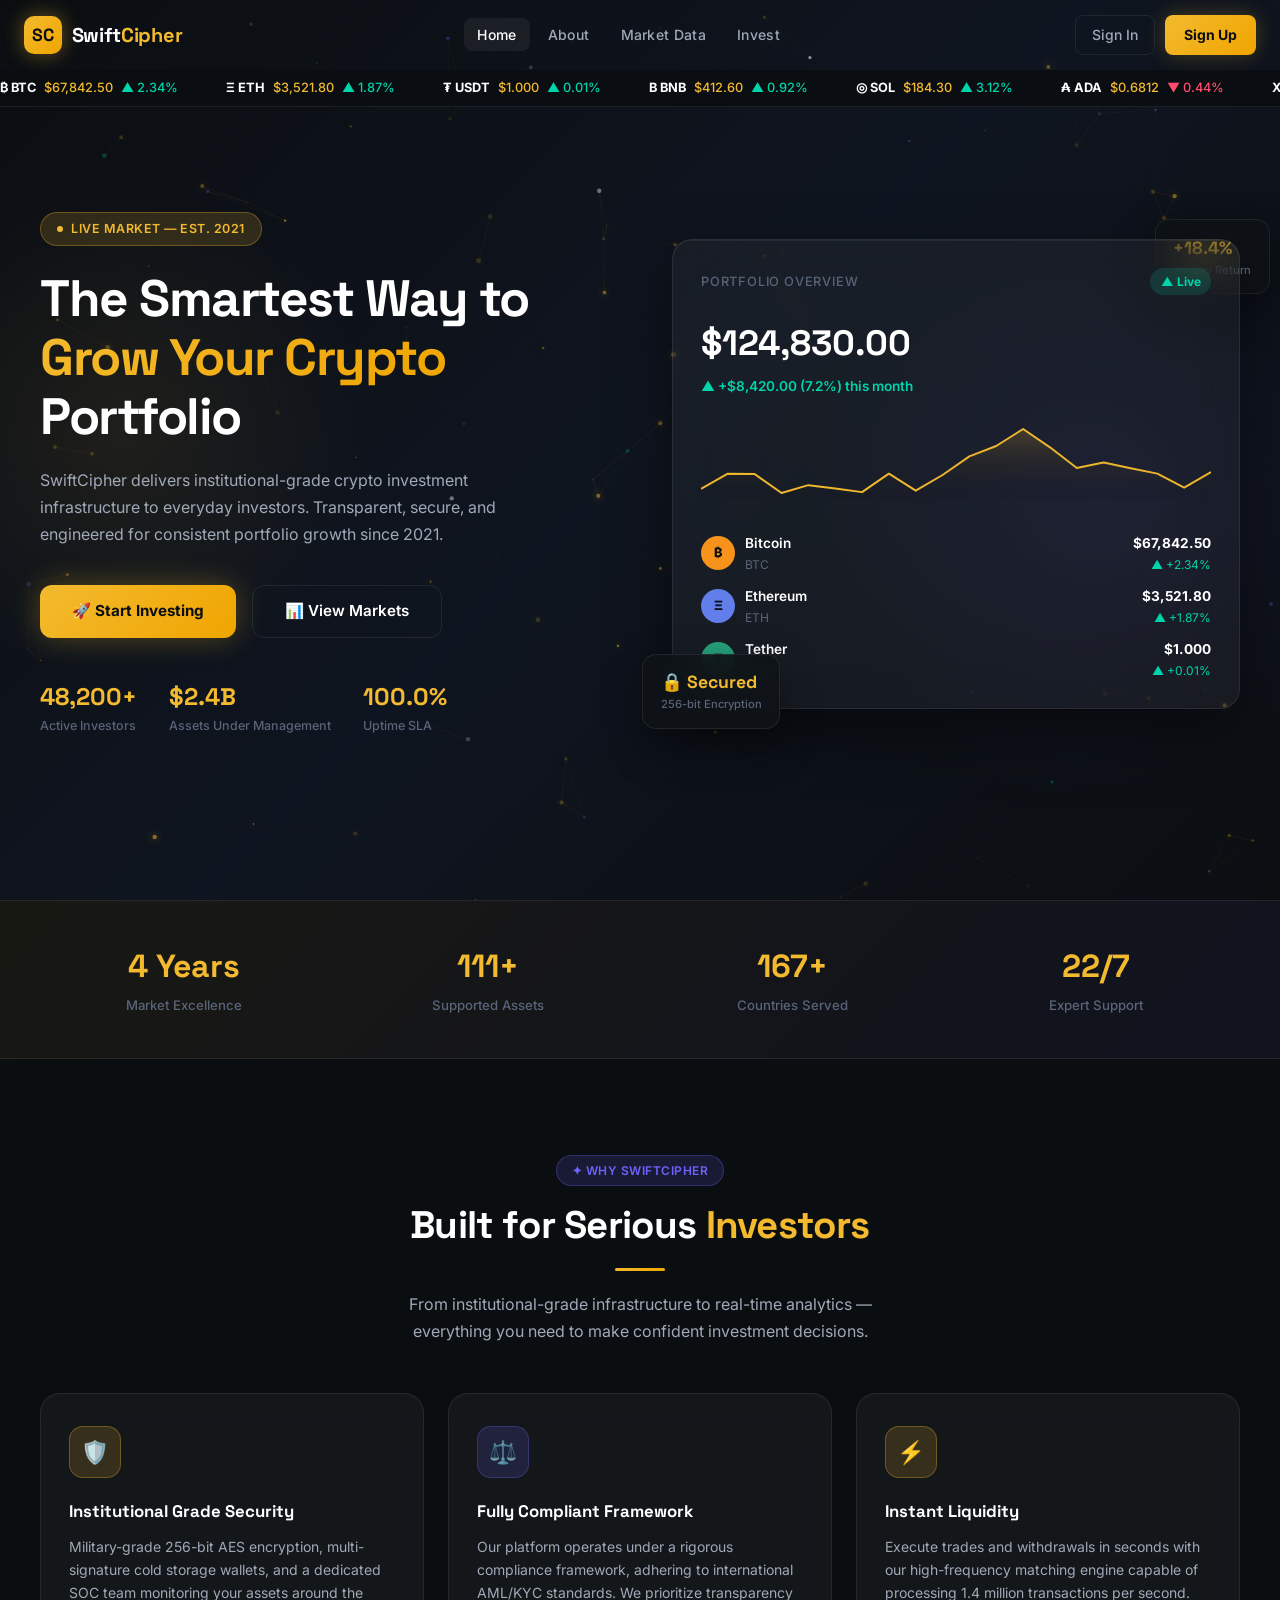
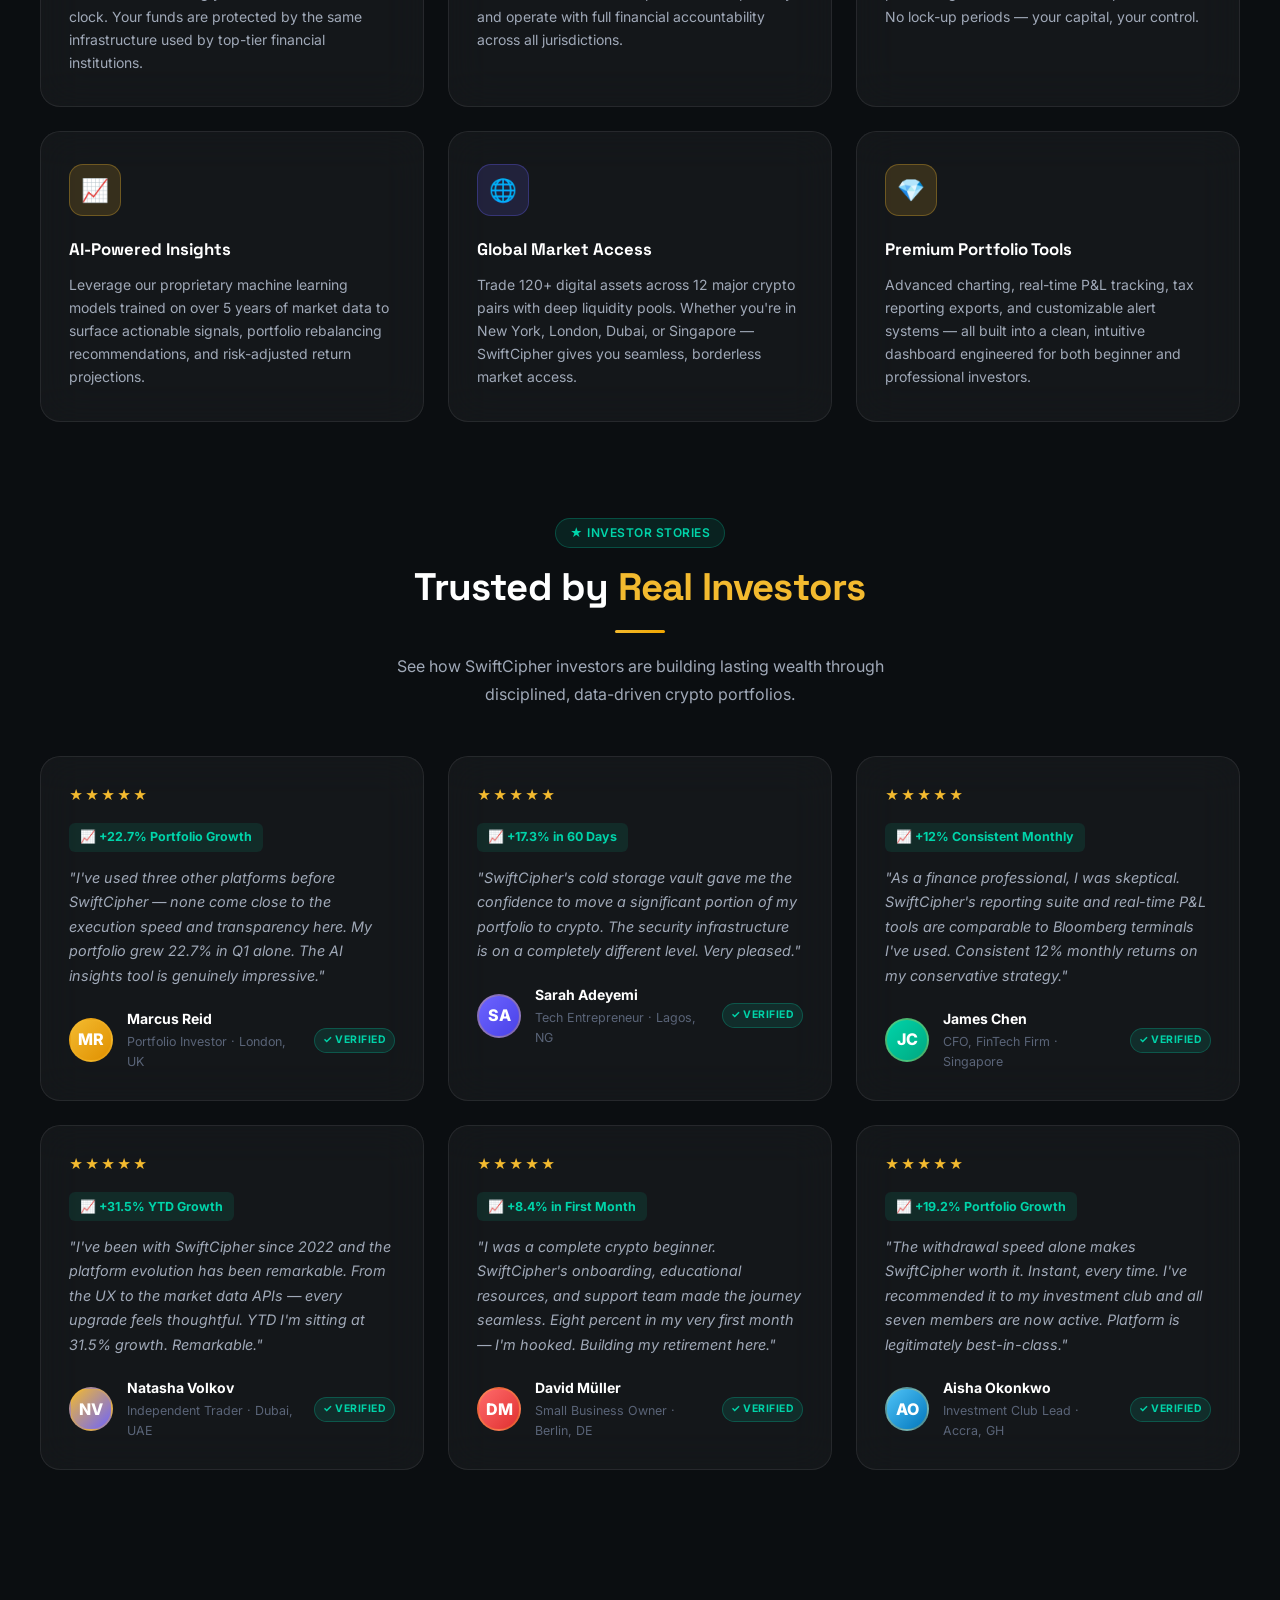
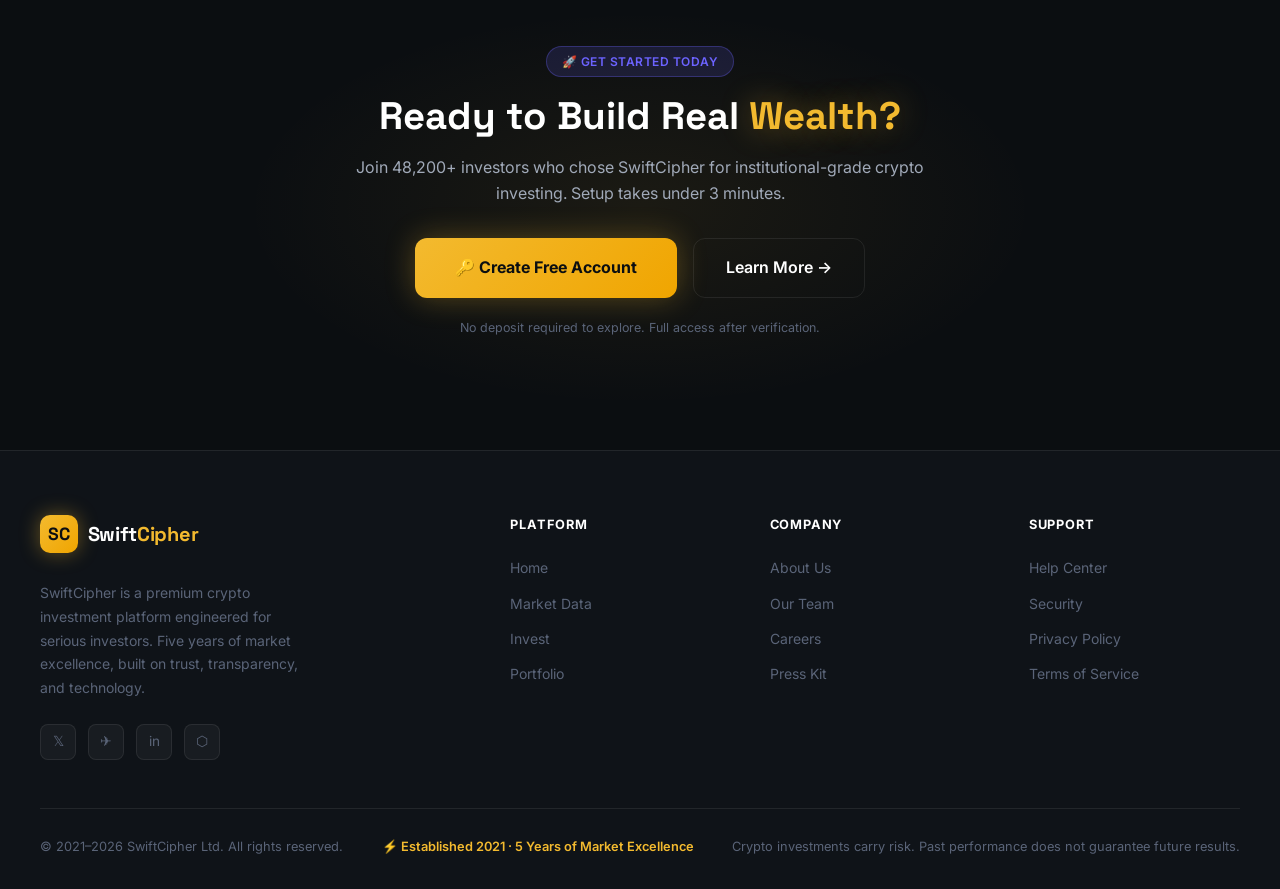
==== index.html @ 50d21ce7 "Add files via upload" ====
<!DOCTYPE html>
<html lang="en">
<head>
  <meta charset="UTF-8" />
  <meta name="viewport" content="width=device-width, initial-scale=1.0" />
  <meta name="description" content="SwiftCipher — Premium Crypto Investment Platform. Established 2021. Institutional-grade security, real-time market data, and intelligent portfolio growth." />
  <meta name="keywords" content="crypto investment, bitcoin, ethereum, portfolio, SwiftCipher, digital assets" />
  <meta property="og:title" content="SwiftCipher | Premium Crypto Investment Platform" />
  <meta property="og:description" content="5 Years of Market Excellence. Join thousands of investors growing their portfolio with SwiftCipher." />
  <meta property="og:type" content="website" />
  <title>SwiftCipher | Premium Crypto Investment Platform — Est. 2021</title>
  <link rel="stylesheet" href="style.css" />
  <link rel="icon" type="image/svg+xml" href="data:image/svg+xml,<svg xmlns='http://www.w3.org/2000/svg' viewBox='0 0 100 100'><rect width='100' height='100' rx='22' fill='%23F3BA2F'/><text y='.9em' font-size='75' font-family='Arial Black' font-weight='900' fill='%230B0E11' x='12'>S</text></svg>" />
</head>
<body>

<!-- ═══════════════════════════════════════════
     MOBILE OVERLAY MENU
════════════════════════════════════════════ -->
<div class="mobile-overlay">
  <nav>
    <a href="index.html">Home</a>
    <a href="about.html">About</a>
    <a href="market.html">Market Data</a>
    <a href="https://victorezekiel905-wq.github.io/SwiftCipherUpdated/" target="_blank">Invest</a>
  </nav>
  <div class="mobile-cta-group">
    <a href="https://victorezekiel905-wq.github.io/SwiftCipherUpdated/" target="_blank" class="mobile-btn-signin">Sign In</a>
    <a href="https://victorezekiel905-wq.github.io/SwiftCipherUpdated/" target="_blank" class="mobile-btn-signup">Sign Up — It's Free</a>
  </div>
</div>

<!-- ═══════════════════════════════════════════
     NAVBAR
════════════════════════════════════════════ -->
<nav class="navbar" id="navbar">
  <a href="index.html" class="nav-logo">
    <div class="nav-logo-icon">SC</div>
    <span class="nav-logo-text">Swift<span>Cipher</span></span>
  </a>

  <ul class="nav-links">
    <li><a href="index.html" class="active">Home</a></li>
    <li><a href="about.html">About</a></li>
    <li><a href="market.html">Market Data</a></li>
    <li><a href="https://victorezekiel905-wq.github.io/SwiftCipherUpdated/" target="_blank">Invest</a></li>
  </ul>

  <div class="nav-cta">
    <a href="https://victorezekiel905-wq.github.io/SwiftCipherUpdated/" target="_blank" class="btn-signin">Sign In</a>
    <a href="https://victorezekiel905-wq.github.io/SwiftCipherUpdated/" target="_blank" class="btn-signup">Sign Up</a>
  </div>

  <button class="menu-toggle" aria-label="Toggle menu">
    <span></span><span></span><span></span>
  </button>
</nav>

<!-- ═══════════════════════════════════════════
     TICKER BAR
════════════════════════════════════════════ -->
<div class="ticker-bar">
  <div class="ticker-track" id="tickerTrack">
    <!-- Populated by JS -->
    <div class="ticker-item"><span class="coin-name">₿ BTC</span><span class="price">Loading...</span></div>
  </div>
</div>

<!-- ═══════════════════════════════════════════
     HERO SECTION
════════════════════════════════════════════ -->
<section class="hero">
  <canvas id="particle-canvas"></canvas>

  <div class="hero-content">
    <!-- Left -->
    <div class="hero-text">
      <div class="hero-badge">
        <span class="dot"></span>
        Live Market — Est. 2021
      </div>

      <h1>
        The Smartest Way to<br>
        <span class="highlight">Grow Your Crypto</span><br>
        Portfolio
      </h1>

      <p class="hero-subtitle">
        SwiftCipher delivers institutional-grade crypto investment infrastructure to everyday investors. Transparent, secure, and engineered for consistent portfolio growth since 2021.
      </p>

      <div class="hero-cta-group">
        <a href="https://victorezekiel905-wq.github.io/SwiftCipherUpdated/" target="_blank" class="btn-primary">
          🚀 Start Investing
        </a>
        <a href="market.html" class="btn-secondary">
          📊 View Markets
        </a>
      </div>

      <div class="hero-stats">
        <div class="hero-stat">
          <span class="value" data-target="48200" data-suffix="+" data-prefix="">48,200+</span>
          <span class="label">Active Investors</span>
        </div>
        <div class="hero-stat">
          <span class="value" data-target="2.4" data-suffix="B" data-prefix="$">$2.4B</span>
          <span class="label">Assets Under Management</span>
        </div>
        <div class="hero-stat">
          <span class="value" data-target="99.97" data-suffix="%" data-prefix="">99.97%</span>
          <span class="label">Uptime SLA</span>
        </div>
      </div>
    </div>

    <!-- Right: Portfolio Card -->
    <div class="hero-visual">
      <div style="position: relative;">
        <!-- Floating card top-right -->
        <div class="hero-float-card card-1">
          <div class="float-card-value">+18.4%</div>
          <div class="float-card-label">30-Day Return</div>
        </div>

        <!-- Main card -->
        <div class="hero-card-main glass-card">
          <div class="hero-card-header">
            <span class="portfolio-label">Portfolio Overview</span>
            <span class="portfolio-badge">▲ Live</span>
          </div>
          <div class="portfolio-value">$124,830.00</div>
          <div class="portfolio-change">▲ +$8,420.00 (7.2%) this month</div>

          <canvas id="hero-sparkline" class="mini-chart"></canvas>

          <div class="asset-list">
            <div class="asset-item">
              <div class="asset-info">
                <div class="asset-icon btc">₿</div>
                <div>
                  <div class="asset-name">Bitcoin</div>
                  <div class="asset-symbol">BTC</div>
                </div>
              </div>
              <div>
                <div class="asset-price" id="hero-btc-price">$67,842.50</div>
                <div class="asset-change-sm up" id="hero-btc-change">▲ +2.34%</div>
              </div>
            </div>
            <div class="asset-item">
              <div class="asset-info">
                <div class="asset-icon eth">Ξ</div>
                <div>
                  <div class="asset-name">Ethereum</div>
                  <div class="asset-symbol">ETH</div>
                </div>
              </div>
              <div>
                <div class="asset-price" id="hero-eth-price">$3,521.80</div>
                <div class="asset-change-sm up" id="hero-eth-change">▲ +1.87%</div>
              </div>
            </div>
            <div class="asset-item">
              <div class="asset-info">
                <div class="asset-icon usdt">₮</div>
                <div>
                  <div class="asset-name">Tether</div>
                  <div class="asset-symbol">USDT</div>
                </div>
              </div>
              <div>
                <div class="asset-price" id="hero-usdt-price">$1.000</div>
                <div class="asset-change-sm up" id="hero-usdt-change">▲ +0.01%</div>
              </div>
            </div>
          </div>
        </div>

        <!-- Floating card bottom-left -->
        <div class="hero-float-card card-2">
          <div class="float-card-value">🔒 Secured</div>
          <div class="float-card-label">256-bit Encryption</div>
        </div>
      </div>
    </div>
  </div>
</section>

<!-- ═══════════════════════════════════════════
     STATS BAR
════════════════════════════════════════════ -->
<div class="stats-bar">
  <div class="stats-grid">
    <div class="stat-item fade-up">
      <span class="num" data-target="5" data-suffix=" Years">5 Years</span>
      <span class="lbl">Market Excellence</span>
    </div>
    <div class="stat-item fade-up">
      <span class="num" data-target="120" data-suffix="+">120+</span>
      <span class="lbl">Supported Assets</span>
    </div>
    <div class="stat-item fade-up">
      <span class="num" data-target="180" data-suffix="+">180+</span>
      <span class="lbl">Countries Served</span>
    </div>
    <div class="stat-item fade-up">
      <span class="num" data-target="24" data-suffix="/7">24/7</span>
      <span class="lbl">Expert Support</span>
    </div>
  </div>
</div>

<!-- ═══════════════════════════════════════════
     WHY CHOOSE US
════════════════════════════════════════════ -->
<section class="section">
  <div class="section-inner">
    <div class="text-center fade-up">
      <div class="section-tag">✦ Why SwiftCipher</div>
      <h2 class="section-title">Built for Serious <span class="gold">Investors</span></h2>
      <div class="divider" style="margin: 1.25rem auto;"></div>
      <p class="section-subtitle" style="margin: 0 auto;">
        From institutional-grade infrastructure to real-time analytics — everything you need to make confident investment decisions.
      </p>
    </div>

    <div class="trust-grid mt-3">
      <div class="glass-card trust-card fade-up">
        <div class="trust-icon">🛡️</div>
        <h3>Institutional Grade Security</h3>
        <p>Military-grade 256-bit AES encryption, multi-signature cold storage wallets, and a dedicated SOC team monitoring your assets around the clock. Your funds are protected by the same infrastructure used by top-tier financial institutions.</p>
      </div>

      <div class="glass-card trust-card fade-up purple-hover">
        <div class="trust-icon" style="background: var(--accent-purple-dim); border-color: rgba(108,99,255,0.3);">⚖️</div>
        <h3>Fully Compliant Framework</h3>
        <p>Our platform operates under a rigorous compliance framework, adhering to international AML/KYC standards. We prioritize transparency and operate with full financial accountability across all jurisdictions.</p>
      </div>

      <div class="glass-card trust-card fade-up">
        <div class="trust-icon">⚡</div>
        <h3>Instant Liquidity</h3>
        <p>Execute trades and withdrawals in seconds with our high-frequency matching engine capable of processing 1.4 million transactions per second. No lock-up periods — your capital, your control.</p>
      </div>

      <div class="glass-card trust-card fade-up">
        <div class="trust-icon">📈</div>
        <h3>AI-Powered Insights</h3>
        <p>Leverage our proprietary machine learning models trained on over 5 years of market data to surface actionable signals, portfolio rebalancing recommendations, and risk-adjusted return projections.</p>
      </div>

      <div class="glass-card trust-card fade-up purple-hover">
        <div class="trust-icon" style="background: var(--accent-purple-dim); border-color: rgba(108,99,255,0.3);">🌐</div>
        <h3>Global Market Access</h3>
        <p>Trade 120+ digital assets across 12 major crypto pairs with deep liquidity pools. Whether you're in New York, London, Dubai, or Singapore — SwiftCipher gives you seamless, borderless market access.</p>
      </div>

      <div class="glass-card trust-card fade-up">
        <div class="trust-icon">💎</div>
        <h3>Premium Portfolio Tools</h3>
        <p>Advanced charting, real-time P&L tracking, tax reporting exports, and customizable alert systems — all built into a clean, intuitive dashboard engineered for both beginner and professional investors.</p>
      </div>
    </div>
  </div>
</section>

<!-- ═══════════════════════════════════════════
     TESTIMONIALS
════════════════════════════════════════════ -->
<section class="section" style="padding-top: 0;">
  <div class="section-inner">
    <div class="text-center fade-up">
      <div class="section-tag" style="background: rgba(0,212,170,0.1); border-color: rgba(0,212,170,0.25); color: #00d4aa;">★ Investor Stories</div>
      <h2 class="section-title">Trusted by <span class="gold">Real Investors</span></h2>
      <div class="divider" style="margin: 1.25rem auto;"></div>
      <p class="section-subtitle" style="margin: 0 auto;">
        See how SwiftCipher investors are building lasting wealth through disciplined, data-driven crypto portfolios.
      </p>
    </div>

    <div class="testimonials-grid" style="margin-top: 3rem;">

      <!-- T1 -->
      <div class="glass-card testimonial-card fade-up">
        <div class="stars">★★★★★</div>
        <div class="profit-tag">📈 +22.7% Portfolio Growth</div>
        <p class="testimonial-text">"I've used three other platforms before SwiftCipher — none come close to the execution speed and transparency here. My portfolio grew 22.7% in Q1 alone. The AI insights tool is genuinely impressive."</p>
        <div class="testimonial-author">
          <div class="author-avatar" style="background: linear-gradient(135deg, #F3BA2F, #e09000);">MR</div>
          <div>
            <div class="author-name">Marcus Reid</div>
            <div class="author-detail">Portfolio Investor · London, UK</div>
          </div>
          <span class="verified-badge">✓ Verified</span>
        </div>
      </div>

      <!-- T2 -->
      <div class="glass-card testimonial-card fade-up">
        <div class="stars">★★★★★</div>
        <div class="profit-tag">📈 +17.3% in 60 Days</div>
        <p class="testimonial-text">"SwiftCipher's cold storage vault gave me the confidence to move a significant portion of my portfolio to crypto. The security infrastructure is on a completely different level. Very pleased."</p>
        <div class="testimonial-author">
          <div class="author-avatar" style="background: linear-gradient(135deg, #6C63FF, #4a42e8);">SA</div>
          <div>
            <div class="author-name">Sarah Adeyemi</div>
            <div class="author-detail">Tech Entrepreneur · Lagos, NG</div>
          </div>
          <span class="verified-badge">✓ Verified</span>
        </div>
      </div>

      <!-- T3 -->
      <div class="glass-card testimonial-card fade-up">
        <div class="stars">★★★★★</div>
        <div class="profit-tag">📈 +12% Consistent Monthly</div>
        <p class="testimonial-text">"As a finance professional, I was skeptical. SwiftCipher's reporting suite and real-time P&L tools are comparable to Bloomberg terminals I've used. Consistent 12% monthly returns on my conservative strategy."</p>
        <div class="testimonial-author">
          <div class="author-avatar" style="background: linear-gradient(135deg, #00d4aa, #00a880);">JC</div>
          <div>
            <div class="author-name">James Chen</div>
            <div class="author-detail">CFO, FinTech Firm · Singapore</div>
          </div>
          <span class="verified-badge">✓ Verified</span>
        </div>
      </div>

      <!-- T4 -->
      <div class="glass-card testimonial-card fade-up">
        <div class="stars">★★★★★</div>
        <div class="profit-tag">📈 +31.5% YTD Growth</div>
        <p class="testimonial-text">"I've been with SwiftCipher since 2022 and the platform evolution has been remarkable. From the UX to the market data APIs — every upgrade feels thoughtful. YTD I'm sitting at 31.5% growth. Remarkable."</p>
        <div class="testimonial-author">
          <div class="author-avatar" style="background: linear-gradient(135deg, #F3BA2F, #6C63FF);">NV</div>
          <div>
            <div class="author-name">Natasha Volkov</div>
            <div class="author-detail">Independent Trader · Dubai, UAE</div>
          </div>
          <span class="verified-badge">✓ Verified</span>
        </div>
      </div>

      <!-- T5 -->
      <div class="glass-card testimonial-card fade-up">
        <div class="stars">★★★★★</div>
        <div class="profit-tag">📈 +8.4% in First Month</div>
        <p class="testimonial-text">"I was a complete crypto beginner. SwiftCipher's onboarding, educational resources, and support team made the journey seamless. Eight percent in my very first month — I'm hooked. Building my retirement here."</p>
        <div class="testimonial-author">
          <div class="author-avatar" style="background: linear-gradient(135deg, #ff6b6b, #e03030);">DM</div>
          <div>
            <div class="author-name">David Müller</div>
            <div class="author-detail">Small Business Owner · Berlin, DE</div>
          </div>
          <span class="verified-badge">✓ Verified</span>
        </div>
      </div>

      <!-- T6 (spans 1 on lg) -->
      <div class="glass-card testimonial-card fade-up" style="grid-column: span 1;">
        <div class="stars">★★★★★</div>
        <div class="profit-tag">📈 +19.2% Portfolio Growth</div>
        <p class="testimonial-text">"The withdrawal speed alone makes SwiftCipher worth it. Instant, every time. I've recommended it to my investment club and all seven members are now active. Platform is legitimately best-in-class."</p>
        <div class="testimonial-author">
          <div class="author-avatar" style="background: linear-gradient(135deg, #4fc3f7, #0277bd);">AO</div>
          <div>
            <div class="author-name">Aisha Okonkwo</div>
            <div class="author-detail">Investment Club Lead · Accra, GH</div>
          </div>
          <span class="verified-badge">✓ Verified</span>
        </div>
      </div>

    </div>
  </div>
</section>

<!-- ═══════════════════════════════════════════
     CTA SECTION
════════════════════════════════════════════ -->
<section class="cta-section fade-up">
  <div class="cta-inner">
    <div class="section-tag" style="margin: 0 auto 1rem; display: inline-flex;">🚀 Get Started Today</div>
    <h2>Ready to Build Real <span class="glow-text" style="color: var(--accent-gold);">Wealth?</span></h2>
    <p>Join 48,200+ investors who chose SwiftCipher for institutional-grade crypto investing. Setup takes under 3 minutes.</p>
    <div style="display: flex; gap: 1rem; justify-content: center; flex-wrap: wrap;">
      <a href="https://victorezekiel905-wq.github.io/SwiftCipherUpdated/" target="_blank" class="btn-primary" style="font-size: 1rem; padding: 1rem 2.5rem;">
        🔑 Create Free Account
      </a>
      <a href="about.html" class="btn-secondary" style="font-size: 1rem; padding: 1rem 2rem;">
        Learn More →
      </a>
    </div>
    <p style="font-size: 0.78rem; color: var(--text-muted); margin-top: 1.25rem;">
      No deposit required to explore. Full access after verification.
    </p>
  </div>
</section>

<!-- ═══════════════════════════════════════════
     FOOTER
════════════════════════════════════════════ -->
<footer>
  <div class="footer-grid">
    <div class="footer-brand">
      <a href="index.html" class="nav-logo" style="margin-bottom: 0.75rem; display: inline-flex;">
        <div class="nav-logo-icon">SC</div>
        <span class="nav-logo-text">Swift<span>Cipher</span></span>
      </a>
      <p>SwiftCipher is a premium crypto investment platform engineered for serious investors. Five years of market excellence, built on trust, transparency, and technology.</p>
      <div class="footer-social">
        <a href="#" class="social-btn" title="Twitter/X">𝕏</a>
        <a href="#" class="social-btn" title="Telegram">✈</a>
        <a href="#" class="social-btn" title="LinkedIn">in</a>
        <a href="#" class="social-btn" title="Discord">⬡</a>
      </div>
    </div>

    <div class="footer-col">
      <h4>Platform</h4>
      <ul>
        <li><a href="index.html">Home</a></li>
        <li><a href="market.html">Market Data</a></li>
        <li><a href="https://victorezekiel905-wq.github.io/SwiftCipherUpdated/" target="_blank">Invest</a></li>
        <li><a href="https://victorezekiel905-wq.github.io/SwiftCipherUpdated/" target="_blank">Portfolio</a></li>
      </ul>
    </div>

    <div class="footer-col">
      <h4>Company</h4>
      <ul>
        <li><a href="about.html">About Us</a></li>
        <li><a href="about.html#team">Our Team</a></li>
        <li><a href="#">Careers</a></li>
        <li><a href="#">Press Kit</a></li>
      </ul>
    </div>

    <div class="footer-col">
      <h4>Support</h4>
      <ul>
        <li><a href="#">Help Center</a></li>
        <li><a href="#">Security</a></li>
        <li><a href="#">Privacy Policy</a></li>
        <li><a href="#">Terms of Service</a></li>
      </ul>
    </div>
  </div>

  <div class="footer-bottom">
    <p>© 2021–2026 SwiftCipher Ltd. All rights reserved.</p>
    <span class="established">⚡ Established 2021 · 5 Years of Market Excellence</span>
    <p>Crypto investments carry risk. Past performance does not guarantee future results.</p>
  </div>
</footer>

<script src="particles.js"></script>
<script src="main.js"></script>
</body>
</html>
---- style.css ----
/* ============================================
   SwiftCipher - Premium Crypto Platform CSS
   Midnight Gold Theme | Est. 2021
   ============================================ */

@import url('https://fonts.googleapis.com/css2?family=Inter:wght@300;400;500;600;700;800;900&family=Space+Grotesk:wght@300;400;500;600;700&display=swap');

:root {
  --bg-primary: #0B0E11;
  --bg-secondary: #0f1318;
  --bg-card: rgba(255, 255, 255, 0.04);
  --accent-gold: #F3BA2F;
  --accent-purple: #6C63FF;
  --accent-gold-dim: rgba(243, 186, 47, 0.15);
  --accent-purple-dim: rgba(108, 99, 255, 0.15);
  --text-primary: #FFFFFF;
  --text-secondary: #A0A9B8;
  --text-muted: #5a6478;
  --border-glass: rgba(255, 255, 255, 0.08);
  --border-gold: rgba(243, 186, 47, 0.3);
  --shadow-gold: 0 0 30px rgba(243, 186, 47, 0.15);
  --shadow-purple: 0 0 30px rgba(108, 99, 255, 0.2);
  --gradient-gold: linear-gradient(135deg, #F3BA2F, #f0a500);
  --gradient-purple: linear-gradient(135deg, #6C63FF, #4a42e8);
  --gradient-hero: linear-gradient(135deg, #0B0E11 0%, #0f1520 50%, #0B0E11 100%);
  --font-main: 'Inter', sans-serif;
  --font-display: 'Space Grotesk', sans-serif;
}

* {
  margin: 0;
  padding: 0;
  box-sizing: border-box;
}

html {
  scroll-behavior: smooth;
}

body {
  font-family: var(--font-main);
  background-color: var(--bg-primary);
  color: var(--text-primary);
  overflow-x: hidden;
  line-height: 1.6;
}

/* ── SCROLLBAR ── */
::-webkit-scrollbar { width: 6px; }
::-webkit-scrollbar-track { background: var(--bg-primary); }
::-webkit-scrollbar-thumb { background: var(--accent-gold); border-radius: 3px; }

/* ── SELECTION ── */
::selection { background: var(--accent-gold-dim); color: var(--accent-gold); }

/* ============================================
   NAVIGATION
   ============================================ */
.navbar {
  position: fixed;
  top: 0;
  left: 0;
  right: 0;
  z-index: 1000;
  padding: 0 1.5rem;
  height: 70px;
  display: flex;
  align-items: center;
  justify-content: space-between;
  transition: all 0.4s ease;
  background: transparent;
}

.navbar.scrolled {
  background: rgba(11, 14, 17, 0.95);
  backdrop-filter: blur(20px);
  -webkit-backdrop-filter: blur(20px);
  border-bottom: 1px solid var(--border-glass);
  box-shadow: 0 4px 30px rgba(0,0,0,0.4);
}

.nav-logo {
  display: flex;
  align-items: center;
  gap: 0.6rem;
  text-decoration: none;
}

.nav-logo-icon {
  width: 38px;
  height: 38px;
  background: var(--gradient-gold);
  border-radius: 10px;
  display: flex;
  align-items: center;
  justify-content: center;
  font-size: 1.1rem;
  font-weight: 900;
  color: #0B0E11;
  font-family: var(--font-display);
  box-shadow: 0 0 20px rgba(243, 186, 47, 0.4);
}

.nav-logo-text {
  font-family: var(--font-display);
  font-size: 1.25rem;
  font-weight: 700;
  color: var(--text-primary);
  letter-spacing: -0.3px;
}

.nav-logo-text span {
  color: var(--accent-gold);
}

.nav-links {
  display: flex;
  align-items: center;
  gap: 0.25rem;
  list-style: none;
}

.nav-links li a {
  text-decoration: none;
  color: var(--text-secondary);
  font-size: 0.875rem;
  font-weight: 500;
  padding: 0.5rem 0.85rem;
  border-radius: 8px;
  transition: all 0.25s ease;
  letter-spacing: 0.3px;
}

.nav-links li a:hover,
.nav-links li a.active {
  color: var(--text-primary);
  background: rgba(255,255,255,0.06);
}

.nav-cta {
  display: flex;
  align-items: center;
  gap: 0.6rem;
}

.btn-signin {
  text-decoration: none;
  color: var(--text-secondary);
  font-size: 0.875rem;
  font-weight: 500;
  padding: 0.5rem 1rem;
  border-radius: 8px;
  border: 1px solid var(--border-glass);
  transition: all 0.25s ease;
}

.btn-signin:hover {
  color: var(--accent-gold);
  border-color: var(--border-gold);
  background: var(--accent-gold-dim);
}

.btn-signup {
  text-decoration: none;
  background: var(--gradient-gold);
  color: #0B0E11;
  font-size: 0.875rem;
  font-weight: 700;
  padding: 0.55rem 1.2rem;
  border-radius: 8px;
  transition: all 0.25s ease;
  box-shadow: 0 0 20px rgba(243, 186, 47, 0.25);
}

.btn-signup:hover {
  transform: translateY(-1px);
  box-shadow: 0 0 30px rgba(243, 186, 47, 0.45);
}

/* Mobile Menu Toggle */
.menu-toggle {
  display: none;
  flex-direction: column;
  gap: 5px;
  cursor: pointer;
  padding: 6px;
  background: none;
  border: none;
  z-index: 1100;
}

.menu-toggle span {
  display: block;
  width: 24px;
  height: 2px;
  background: var(--text-primary);
  border-radius: 2px;
  transition: all 0.35s ease;
}

.menu-toggle.open span:nth-child(1) { transform: translateY(7px) rotate(45deg); }
.menu-toggle.open span:nth-child(2) { opacity: 0; transform: scaleX(0); }
.menu-toggle.open span:nth-child(3) { transform: translateY(-7px) rotate(-45deg); }

/* Mobile Overlay Menu */
.mobile-overlay {
  display: none;
  position: fixed;
  inset: 0;
  z-index: 999;
  background: rgba(11, 14, 17, 0.98);
  backdrop-filter: blur(20px);
  -webkit-backdrop-filter: blur(20px);
  flex-direction: column;
  align-items: center;
  justify-content: center;
  gap: 0.5rem;
  opacity: 0;
  transition: opacity 0.3s ease;
}

.mobile-overlay.active {
  display: flex;
  opacity: 1;
}

.mobile-overlay nav {
  display: flex;
  flex-direction: column;
  align-items: center;
  gap: 0.4rem;
  width: 100%;
  max-width: 320px;
}

.mobile-overlay nav a {
  text-decoration: none;
  color: var(--text-secondary);
  font-size: 1.25rem;
  font-weight: 600;
  padding: 0.8rem 2rem;
  border-radius: 12px;
  width: 100%;
  text-align: center;
  transition: all 0.25s ease;
  font-family: var(--font-display);
}

.mobile-overlay nav a:hover {
  color: var(--accent-gold);
  background: var(--accent-gold-dim);
}

.mobile-overlay .mobile-cta-group {
  display: flex;
  flex-direction: column;
  gap: 0.75rem;
  width: 100%;
  max-width: 320px;
  margin-top: 1.5rem;
  padding: 0 1rem;
}

.mobile-overlay .mobile-btn-signin {
  text-decoration: none;
  color: var(--text-primary);
  font-size: 1rem;
  font-weight: 600;
  padding: 0.9rem;
  border-radius: 12px;
  text-align: center;
  border: 1px solid var(--border-gold);
  color: var(--accent-gold);
  transition: all 0.25s ease;
}

.mobile-overlay .mobile-btn-signup {
  text-decoration: none;
  background: var(--gradient-gold);
  color: #0B0E11;
  font-size: 1rem;
  font-weight: 700;
  padding: 0.9rem;
  border-radius: 12px;
  text-align: center;
  box-shadow: 0 0 25px rgba(243, 186, 47, 0.35);
}

/* ============================================
   TICKER BAR
   ============================================ */
.ticker-bar {
  position: fixed;
  top: 70px;
  left: 0;
  right: 0;
  z-index: 900;
  background: rgba(11, 14, 17, 0.9);
  backdrop-filter: blur(10px);
  border-bottom: 1px solid var(--border-glass);
  padding: 0.5rem 0;
  overflow: hidden;
}

.ticker-track {
  display: flex;
  gap: 3rem;
  animation: ticker-scroll 35s linear infinite;
  white-space: nowrap;
}

.ticker-track:hover { animation-play-state: paused; }

.ticker-item {
  display: inline-flex;
  align-items: center;
  gap: 0.5rem;
  font-size: 0.8rem;
  font-weight: 500;
  color: var(--text-secondary);
}

.ticker-item .coin-name { font-weight: 700; color: var(--text-primary); }
.ticker-item .price { color: var(--accent-gold); }
.ticker-item .change.up { color: #00d4aa; }
.ticker-item .change.down { color: #ff4d6d; }

@keyframes ticker-scroll {
  0% { transform: translateX(0); }
  100% { transform: translateX(-50%); }
}

/* ============================================
   PARTICLE CANVAS
   ============================================ */
#particle-canvas {
  position: absolute;
  top: 0; left: 0;
  width: 100%; height: 100%;
  pointer-events: none;
  z-index: 0;
}

/* ============================================
   HERO SECTION
   ============================================ */
.hero {
  position: relative;
  min-height: 100vh;
  display: flex;
  align-items: center;
  padding: 8rem 1.5rem 5rem;
  overflow: hidden;
  background: var(--gradient-hero);
}

.hero::before {
  content: '';
  position: absolute;
  top: 20%;
  left: -10%;
  width: 500px;
  height: 500px;
  background: radial-gradient(circle, rgba(243, 186, 47, 0.08) 0%, transparent 70%);
  pointer-events: none;
}

.hero::after {
  content: '';
  position: absolute;
  bottom: 10%;
  right: -10%;
  width: 600px;
  height: 600px;
  background: radial-gradient(circle, rgba(108, 99, 255, 0.08) 0%, transparent 70%);
  pointer-events: none;
}

.hero-content {
  position: relative;
  z-index: 2;
  max-width: 1200px;
  margin: 0 auto;
  display: grid;
  grid-template-columns: 1fr 1fr;
  gap: 4rem;
  align-items: center;
  width: 100%;
}

.hero-badge {
  display: inline-flex;
  align-items: center;
  gap: 0.5rem;
  background: var(--accent-gold-dim);
  border: 1px solid var(--border-gold);
  border-radius: 50px;
  padding: 0.4rem 1rem;
  font-size: 0.78rem;
  font-weight: 600;
  color: var(--accent-gold);
  letter-spacing: 0.5px;
  margin-bottom: 1.5rem;
  text-transform: uppercase;
}

.hero-badge .dot {
  width: 6px;
  height: 6px;
  background: var(--accent-gold);
  border-radius: 50%;
  animation: pulse-dot 2s ease infinite;
}

@keyframes pulse-dot {
  0%, 100% { opacity: 1; transform: scale(1); }
  50% { opacity: 0.5; transform: scale(0.8); }
}

.hero h1 {
  font-family: var(--font-display);
  font-size: clamp(2.2rem, 4vw, 3.6rem);
  font-weight: 800;
  line-height: 1.15;
  letter-spacing: -1.5px;
  margin-bottom: 1.25rem;
  color: var(--text-primary);
}

.hero h1 .highlight {
  background: var(--gradient-gold);
  -webkit-background-clip: text;
  -webkit-text-fill-color: transparent;
  background-clip: text;
}

.hero-subtitle {
  font-size: 1rem;
  color: var(--text-secondary);
  line-height: 1.7;
  margin-bottom: 2.25rem;
  max-width: 480px;
}

.hero-cta-group {
  display: flex;
  gap: 1rem;
  flex-wrap: wrap;
  margin-bottom: 2.5rem;
}

.btn-primary {
  display: inline-flex;
  align-items: center;
  gap: 0.5rem;
  background: var(--gradient-gold);
  color: #0B0E11;
  text-decoration: none;
  font-weight: 700;
  font-size: 0.95rem;
  padding: 0.85rem 2rem;
  border-radius: 12px;
  transition: all 0.3s ease;
  box-shadow: 0 0 30px rgba(243, 186, 47, 0.3);
}

.btn-primary:hover {
  transform: translateY(-2px);
  box-shadow: 0 0 50px rgba(243, 186, 47, 0.5);
}

.btn-secondary {
  display: inline-flex;
  align-items: center;
  gap: 0.5rem;
  background: transparent;
  color: var(--text-primary);
  text-decoration: none;
  font-weight: 600;
  font-size: 0.95rem;
  padding: 0.85rem 2rem;
  border-radius: 12px;
  border: 1px solid var(--border-glass);
  transition: all 0.3s ease;
}

.btn-secondary:hover {
  border-color: var(--accent-gold);
  color: var(--accent-gold);
  background: var(--accent-gold-dim);
}

.hero-stats {
  display: flex;
  gap: 2rem;
  flex-wrap: wrap;
}

.hero-stat {
  display: flex;
  flex-direction: column;
}

.hero-stat .value {
  font-family: var(--font-display);
  font-size: 1.5rem;
  font-weight: 800;
  color: var(--accent-gold);
}

.hero-stat .label {
  font-size: 0.78rem;
  color: var(--text-muted);
  font-weight: 500;
}

/* Hero Visual */
.hero-visual {
  position: relative;
  z-index: 2;
}

.hero-card-main {
  background: var(--bg-card);
  border: 1px solid var(--border-glass);
  border-radius: 20px;
  padding: 1.75rem;
  backdrop-filter: blur(20px);
  -webkit-backdrop-filter: blur(20px);
  box-shadow: 0 25px 60px rgba(0,0,0,0.5), inset 0 1px 0 rgba(255,255,255,0.06);
}

.hero-card-header {
  display: flex;
  align-items: center;
  justify-content: space-between;
  margin-bottom: 1.25rem;
}

.portfolio-label {
  font-size: 0.8rem;
  color: var(--text-muted);
  font-weight: 500;
  text-transform: uppercase;
  letter-spacing: 0.8px;
}

.portfolio-badge {
  background: rgba(0, 212, 170, 0.15);
  color: #00d4aa;
  font-size: 0.75rem;
  font-weight: 700;
  padding: 0.25rem 0.65rem;
  border-radius: 50px;
}

.portfolio-value {
  font-family: var(--font-display);
  font-size: 2.2rem;
  font-weight: 800;
  color: var(--text-primary);
  margin-bottom: 0.25rem;
}

.portfolio-change {
  font-size: 0.85rem;
  color: #00d4aa;
  font-weight: 600;
  margin-bottom: 1.5rem;
}

.mini-chart {
  width: 100%;
  height: 80px;
  margin-bottom: 1.5rem;
}

.asset-list {
  display: flex;
  flex-direction: column;
  gap: 0.75rem;
}

.asset-item {
  display: flex;
  align-items: center;
  justify-content: space-between;
}

.asset-info {
  display: flex;
  align-items: center;
  gap: 0.65rem;
}

.asset-icon {
  width: 34px;
  height: 34px;
  border-radius: 50%;
  display: flex;
  align-items: center;
  justify-content: center;
  font-size: 0.8rem;
  font-weight: 800;
  color: #0B0E11;
}

.asset-icon.btc { background: #F7931A; }
.asset-icon.eth { background: #627EEA; }
.asset-icon.usdt { background: #26A17B; }

.asset-name { font-weight: 600; font-size: 0.85rem; }
.asset-symbol { font-size: 0.75rem; color: var(--text-muted); }
.asset-price { font-weight: 700; font-size: 0.85rem; text-align: right; }
.asset-change-sm { font-size: 0.75rem; text-align: right; }
.asset-change-sm.up { color: #00d4aa; }
.asset-change-sm.down { color: #ff4d6d; }

/* Floating mini cards */
.hero-float-card {
  position: absolute;
  background: rgba(15, 19, 24, 0.9);
  border: 1px solid var(--border-glass);
  border-radius: 14px;
  padding: 0.85rem 1.1rem;
  backdrop-filter: blur(20px);
  -webkit-backdrop-filter: blur(20px);
  box-shadow: 0 15px 40px rgba(0,0,0,0.4);
}

.hero-float-card.card-1 {
  top: -20px;
  right: -30px;
  animation: float1 4s ease-in-out infinite;
}

.hero-float-card.card-2 {
  bottom: -20px;
  left: -30px;
  animation: float2 5s ease-in-out infinite;
}

@keyframes float1 {
  0%, 100% { transform: translateY(0px); }
  50% { transform: translateY(-10px); }
}

@keyframes float2 {
  0%, 100% { transform: translateY(0px); }
  50% { transform: translateY(8px); }
}

.float-card-value {
  font-family: var(--font-display);
  font-size: 1.1rem;
  font-weight: 800;
  color: var(--accent-gold);
}

.float-card-label {
  font-size: 0.7rem;
  color: var(--text-muted);
  font-weight: 500;
}

/* ============================================
   SECTION COMMONS
   ============================================ */
.section {
  padding: 6rem 1.5rem;
  position: relative;
}

.section-inner {
  max-width: 1200px;
  margin: 0 auto;
}

.section-tag {
  display: inline-flex;
  align-items: center;
  gap: 0.5rem;
  background: var(--accent-purple-dim);
  border: 1px solid rgba(108, 99, 255, 0.3);
  border-radius: 50px;
  padding: 0.3rem 0.9rem;
  font-size: 0.75rem;
  font-weight: 600;
  color: var(--accent-purple);
  letter-spacing: 0.5px;
  text-transform: uppercase;
  margin-bottom: 1rem;
}

.section-title {
  font-family: var(--font-display);
  font-size: clamp(1.8rem, 3vw, 2.6rem);
  font-weight: 800;
  letter-spacing: -0.8px;
  line-height: 1.2;
  color: var(--text-primary);
  margin-bottom: 1rem;
}

.section-title .gold { color: var(--accent-gold); }

.section-subtitle {
  font-size: 1rem;
  color: var(--text-secondary);
  line-height: 1.7;
  max-width: 540px;
}

.divider {
  width: 50px;
  height: 3px;
  background: var(--gradient-gold);
  border-radius: 2px;
  margin: 1.25rem 0;
}

/* ============================================
   GLASSMORPHISM CARDS
   ============================================ */
.glass-card {
  background: var(--bg-card);
  border: 1px solid var(--border-glass);
  border-radius: 20px;
  backdrop-filter: blur(20px);
  -webkit-backdrop-filter: blur(20px);
  transition: all 0.35s ease;
  overflow: hidden;
}

.glass-card:hover {
  border-color: var(--border-gold);
  box-shadow: var(--shadow-gold);
  transform: translateY(-4px);
}

.glass-card.purple-hover:hover {
  border-color: rgba(108, 99, 255, 0.4);
  box-shadow: var(--shadow-purple);
}

/* ============================================
   TRUST / WHY CHOOSE US
   ============================================ */
.trust-grid {
  display: grid;
  grid-template-columns: repeat(3, 1fr);
  gap: 1.5rem;
  margin-top: 3rem;
}

.trust-card {
  padding: 2rem 1.75rem;
  position: relative;
}

.trust-card::before {
  content: '';
  position: absolute;
  top: 0;
  left: 0;
  right: 0;
  height: 2px;
  background: var(--gradient-gold);
  border-radius: 20px 20px 0 0;
  opacity: 0;
  transition: opacity 0.35s ease;
}

.trust-card:hover::before { opacity: 1; }

.trust-icon {
  width: 52px;
  height: 52px;
  background: var(--accent-gold-dim);
  border: 1px solid var(--border-gold);
  border-radius: 14px;
  display: flex;
  align-items: center;
  justify-content: center;
  font-size: 1.4rem;
  margin-bottom: 1.25rem;
}

.trust-card h3 {
  font-family: var(--font-display);
  font-size: 1.05rem;
  font-weight: 700;
  color: var(--text-primary);
  margin-bottom: 0.65rem;
}

.trust-card p {
  font-size: 0.875rem;
  color: var(--text-secondary);
  line-height: 1.65;
}

/* ============================================
   STATS BAR
   ============================================ */
.stats-bar {
  background: linear-gradient(135deg, rgba(243, 186, 47, 0.06), rgba(108, 99, 255, 0.06));
  border-top: 1px solid var(--border-glass);
  border-bottom: 1px solid var(--border-glass);
  padding: 2.5rem 1.5rem;
}

.stats-grid {
  max-width: 1200px;
  margin: 0 auto;
  display: grid;
  grid-template-columns: repeat(4, 1fr);
  gap: 1rem;
  text-align: center;
}

.stat-item {}
.stat-item .num {
  font-family: var(--font-display);
  font-size: 2rem;
  font-weight: 800;
  color: var(--accent-gold);
  display: block;
}

.stat-item .lbl {
  font-size: 0.825rem;
  color: var(--text-muted);
  font-weight: 500;
  margin-top: 0.2rem;
}

/* ============================================
   TESTIMONIALS
   ============================================ */
.testimonials-grid {
  display: grid;
  grid-template-columns: repeat(3, 1fr);
  gap: 1.5rem;
  margin-top: 3rem;
}

.testimonial-card {
  padding: 1.75rem;
}

.stars {
  color: var(--accent-gold);
  font-size: 0.85rem;
  letter-spacing: 2px;
  margin-bottom: 1rem;
}

.testimonial-text {
  font-size: 0.9rem;
  color: var(--text-secondary);
  line-height: 1.7;
  margin-bottom: 1.25rem;
  font-style: italic;
}

.testimonial-author {
  display: flex;
  align-items: center;
  gap: 0.85rem;
}

.author-avatar {
  width: 44px;
  height: 44px;
  border-radius: 50%;
  background: linear-gradient(135deg, var(--accent-gold), var(--accent-purple));
  display: flex;
  align-items: center;
  justify-content: center;
  font-weight: 800;
  font-size: 1rem;
  color: #fff;
  flex-shrink: 0;
  border: 2px solid var(--border-gold);
}

.author-name {
  font-weight: 700;
  font-size: 0.875rem;
  color: var(--text-primary);
}

.author-detail {
  font-size: 0.78rem;
  color: var(--text-muted);
  margin-top: 0.1rem;
}

.verified-badge {
  margin-left: auto;
  background: rgba(0, 212, 170, 0.12);
  border: 1px solid rgba(0, 212, 170, 0.25);
  color: #00d4aa;
  font-size: 0.65rem;
  font-weight: 700;
  padding: 0.2rem 0.5rem;
  border-radius: 50px;
  text-transform: uppercase;
  letter-spacing: 0.5px;
  flex-shrink: 0;
}

.profit-tag {
  display: inline-block;
  background: rgba(0, 212, 170, 0.1);
  color: #00d4aa;
  font-size: 0.78rem;
  font-weight: 700;
  padding: 0.3rem 0.7rem;
  border-radius: 6px;
  margin-bottom: 0.85rem;
}

/* ============================================
   CTA SECTION
   ============================================ */
.cta-section {
  padding: 5rem 1.5rem;
  text-align: center;
  position: relative;
  overflow: hidden;
}

.cta-section::before {
  content: '';
  position: absolute;
  top: 50%;
  left: 50%;
  transform: translate(-50%, -50%);
  width: 800px;
  height: 400px;
  background: radial-gradient(ellipse, rgba(243, 186, 47, 0.07) 0%, transparent 70%);
  pointer-events: none;
}

.cta-inner {
  position: relative;
  z-index: 1;
  max-width: 640px;
  margin: 0 auto;
}

.cta-inner h2 {
  font-family: var(--font-display);
  font-size: clamp(1.8rem, 3vw, 2.6rem);
  font-weight: 800;
  margin-bottom: 1rem;
  line-height: 1.2;
}

.cta-inner p {
  color: var(--text-secondary);
  margin-bottom: 2rem;
  font-size: 1rem;
}

/* ============================================
   FOOTER
   ============================================ */
footer {
  background: var(--bg-secondary);
  border-top: 1px solid var(--border-glass);
  padding: 4rem 1.5rem 2rem;
}

.footer-grid {
  max-width: 1200px;
  margin: 0 auto;
  display: grid;
  grid-template-columns: 2fr 1fr 1fr 1fr;
  gap: 3rem;
  margin-bottom: 3rem;
}

.footer-brand p {
  font-size: 0.875rem;
  color: var(--text-muted);
  line-height: 1.7;
  margin: 1rem 0 1.5rem;
  max-width: 280px;
}

.footer-social {
  display: flex;
  gap: 0.75rem;
}

.social-btn {
  width: 36px;
  height: 36px;
  background: var(--bg-card);
  border: 1px solid var(--border-glass);
  border-radius: 8px;
  display: flex;
  align-items: center;
  justify-content: center;
  font-size: 0.85rem;
  text-decoration: none;
  color: var(--text-muted);
  transition: all 0.25s ease;
}

.social-btn:hover {
  background: var(--accent-gold-dim);
  border-color: var(--border-gold);
  color: var(--accent-gold);
}

.footer-col h4 {
  font-size: 0.8rem;
  font-weight: 700;
  color: var(--text-primary);
  text-transform: uppercase;
  letter-spacing: 0.8px;
  margin-bottom: 1.25rem;
}

.footer-col ul {
  list-style: none;
  display: flex;
  flex-direction: column;
  gap: 0.6rem;
}

.footer-col ul li a {
  text-decoration: none;
  color: var(--text-muted);
  font-size: 0.875rem;
  transition: color 0.25s ease;
}

.footer-col ul li a:hover { color: var(--accent-gold); }

.footer-bottom {
  max-width: 1200px;
  margin: 0 auto;
  border-top: 1px solid var(--border-glass);
  padding-top: 1.75rem;
  display: flex;
  align-items: center;
  justify-content: space-between;
  flex-wrap: wrap;
  gap: 1rem;
}

.footer-bottom p {
  font-size: 0.8rem;
  color: var(--text-muted);
}

.footer-bottom .established {
  font-size: 0.8rem;
  color: var(--accent-gold);
  font-weight: 600;
}

/* ============================================
   PAGE HEADER (inner pages)
   ============================================ */
.page-header {
  padding: 9rem 1.5rem 4rem;
  text-align: center;
  position: relative;
  background: linear-gradient(180deg, rgba(243,186,47,0.04) 0%, transparent 100%);
  border-bottom: 1px solid var(--border-glass);
}

.page-header h1 {
  font-family: var(--font-display);
  font-size: clamp(2rem, 4vw, 3rem);
  font-weight: 800;
  letter-spacing: -1px;
  margin-bottom: 0.75rem;
}

.page-header p {
  color: var(--text-secondary);
  font-size: 1rem;
  max-width: 520px;
  margin: 0 auto;
}

/* ============================================
   ABOUT PAGE
   ============================================ */
.timeline {
  position: relative;
  padding: 2rem 0;
}

.timeline::before {
  content: '';
  position: absolute;
  left: 0;
  top: 0;
  bottom: 0;
  width: 2px;
  background: linear-gradient(180deg, var(--accent-gold), var(--accent-purple), transparent);
}

.timeline-item {
  position: relative;
  padding-left: 2.5rem;
  padding-bottom: 3rem;
}

.timeline-dot {
  position: absolute;
  left: -7px;
  top: 4px;
  width: 16px;
  height: 16px;
  background: var(--accent-gold);
  border-radius: 50%;
  border: 3px solid var(--bg-primary);
  box-shadow: 0 0 12px rgba(243, 186, 47, 0.5);
}

.timeline-year {
  font-size: 0.78rem;
  font-weight: 700;
  color: var(--accent-gold);
  text-transform: uppercase;
  letter-spacing: 1px;
  margin-bottom: 0.4rem;
}

.timeline-title {
  font-family: var(--font-display);
  font-size: 1.1rem;
  font-weight: 700;
  color: var(--text-primary);
  margin-bottom: 0.5rem;
}

.timeline-desc {
  font-size: 0.875rem;
  color: var(--text-secondary);
  line-height: 1.65;
}

/* Team Grid */
.team-grid {
  display: grid;
  grid-template-columns: repeat(4, 1fr);
  gap: 1.5rem;
  margin-top: 3rem;
}

.team-card {
  padding: 1.75rem 1.25rem;
  text-align: center;
}

.team-avatar {
  width: 72px;
  height: 72px;
  border-radius: 50%;
  margin: 0 auto 1rem;
  display: flex;
  align-items: center;
  justify-content: center;
  font-size: 1.5rem;
  font-weight: 800;
  border: 2px solid var(--border-gold);
}

.team-name {
  font-family: var(--font-display);
  font-weight: 700;
  font-size: 0.95rem;
  margin-bottom: 0.25rem;
}

.team-role {
  font-size: 0.78rem;
  color: var(--accent-gold);
  font-weight: 600;
  margin-bottom: 0.5rem;
}

.team-bio {
  font-size: 0.8rem;
  color: var(--text-muted);
  line-height: 1.6;
}

/* ============================================
   MARKET PAGE
   ============================================ */
.market-grid {
  display: grid;
  grid-template-columns: repeat(3, 1fr);
  gap: 1.5rem;
  margin-bottom: 3rem;
}

.coin-card {
  padding: 1.75rem;
}

.coin-header {
  display: flex;
  align-items: center;
  gap: 0.85rem;
  margin-bottom: 1.25rem;
}

.coin-icon-lg {
  width: 46px;
  height: 46px;
  border-radius: 50%;
  display: flex;
  align-items: center;
  justify-content: center;
  font-weight: 800;
  font-size: 0.9rem;
  color: #0B0E11;
}

.coin-icon-lg.btc { background: #F7931A; }
.coin-icon-lg.eth { background: #627EEA; color: #fff; }
.coin-icon-lg.usdt { background: #26A17B; color: #fff; }
.coin-icon-lg.bnb { background: var(--accent-gold); }
.coin-icon-lg.sol { background: #9945FF; color: #fff; }
.coin-icon-lg.ada { background: #0033AD; color: #fff; }

.coin-name-full {
  font-family: var(--font-display);
  font-size: 1rem;
  font-weight: 700;
}

.coin-sym {
  font-size: 0.78rem;
  color: var(--text-muted);
}

.coin-price-lg {
  font-family: var(--font-display);
  font-size: 1.6rem;
  font-weight: 800;
  color: var(--text-primary);
  margin-bottom: 0.35rem;
}

.coin-change-lg {
  font-size: 0.85rem;
  font-weight: 700;
  margin-bottom: 1.25rem;
}

.coin-change-lg.up { color: #00d4aa; }
.coin-change-lg.down { color: #ff4d6d; }

.coin-chart {
  width: 100%;
  height: 70px;
}

/* Chart area */
.chart-section {
  margin-top: 3rem;
}

.chart-card {
  padding: 2rem;
}

.chart-header {
  display: flex;
  align-items: center;
  justify-content: space-between;
  margin-bottom: 1.5rem;
  flex-wrap: wrap;
  gap: 1rem;
}

.chart-title {
  font-family: var(--font-display);
  font-size: 1.1rem;
  font-weight: 700;
}

.chart-tabs {
  display: flex;
  gap: 0.4rem;
}

.chart-tab {
  padding: 0.35rem 0.85rem;
  border-radius: 8px;
  font-size: 0.78rem;
  font-weight: 600;
  cursor: pointer;
  border: 1px solid var(--border-glass);
  color: var(--text-muted);
  background: none;
  transition: all 0.25s ease;
}

.chart-tab.active,
.chart-tab:hover {
  background: var(--accent-gold-dim);
  border-color: var(--border-gold);
  color: var(--accent-gold);
}

#main-chart-canvas {
  width: 100%;
  height: 320px;
}

/* ============================================
   UTILITY
   ============================================ */
.text-center { text-align: center; }
.text-gold { color: var(--accent-gold); }
.text-purple { color: var(--accent-purple); }
.text-green { color: #00d4aa; }

.glow-text {
  text-shadow: 0 0 30px rgba(243, 186, 47, 0.4);
}

.mb-2 { margin-bottom: 2rem; }
.mt-3 { margin-top: 3rem; }

/* Fade in animation */
.fade-up {
  opacity: 0;
  transform: translateY(30px);
  transition: all 0.65s cubic-bezier(0.22, 1, 0.36, 1);
}

.fade-up.visible {
  opacity: 1;
  transform: translateY(0);
}

/* ============================================
   RESPONSIVE
   ============================================ */
@media (max-width: 1024px) {
  .trust-grid { grid-template-columns: repeat(2, 1fr); }
  .testimonials-grid { grid-template-columns: repeat(2, 1fr); }
  .stats-grid { grid-template-columns: repeat(2, 2fr); gap: 2rem; }
  .footer-grid { grid-template-columns: 1fr 1fr; gap: 2rem; }
  .team-grid { grid-template-columns: repeat(2, 1fr); }
  .market-grid { grid-template-columns: repeat(2, 1fr); }
}

@media (max-width: 768px) {
  .nav-links, .nav-cta { display: none; }
  .menu-toggle { display: flex; }

  .hero-content { grid-template-columns: 1fr; gap: 2.5rem; }
  .hero-visual { display: none; }
  .hero { padding: 7rem 1.25rem 4rem; }
  .hero h1 { font-size: 2rem; }

  .trust-grid { grid-template-columns: 1fr; }
  .testimonials-grid { grid-template-columns: 1fr; }
  .stats-grid { grid-template-columns: repeat(2, 1fr); }
  .footer-grid { grid-template-columns: 1fr; gap: 2rem; }
  .team-grid { grid-template-columns: repeat(2, 1fr); }
  .market-grid { grid-template-columns: 1fr; }

  .footer-bottom {
    flex-direction: column;
    text-align: center;
  }

  .section { padding: 4rem 1.25rem; }
}

@media (max-width: 480px) {
  .hero-stats { gap: 1.25rem; }
  .hero-cta-group { flex-direction: column; }
  .btn-primary, .btn-secondary { text-align: center; justify-content: center; }
  .stats-grid { grid-template-columns: 1fr 1fr; }
  .team-grid { grid-template-columns: 1fr 1fr; }
  .chart-header { flex-direction: column; align-items: flex-start; }
}
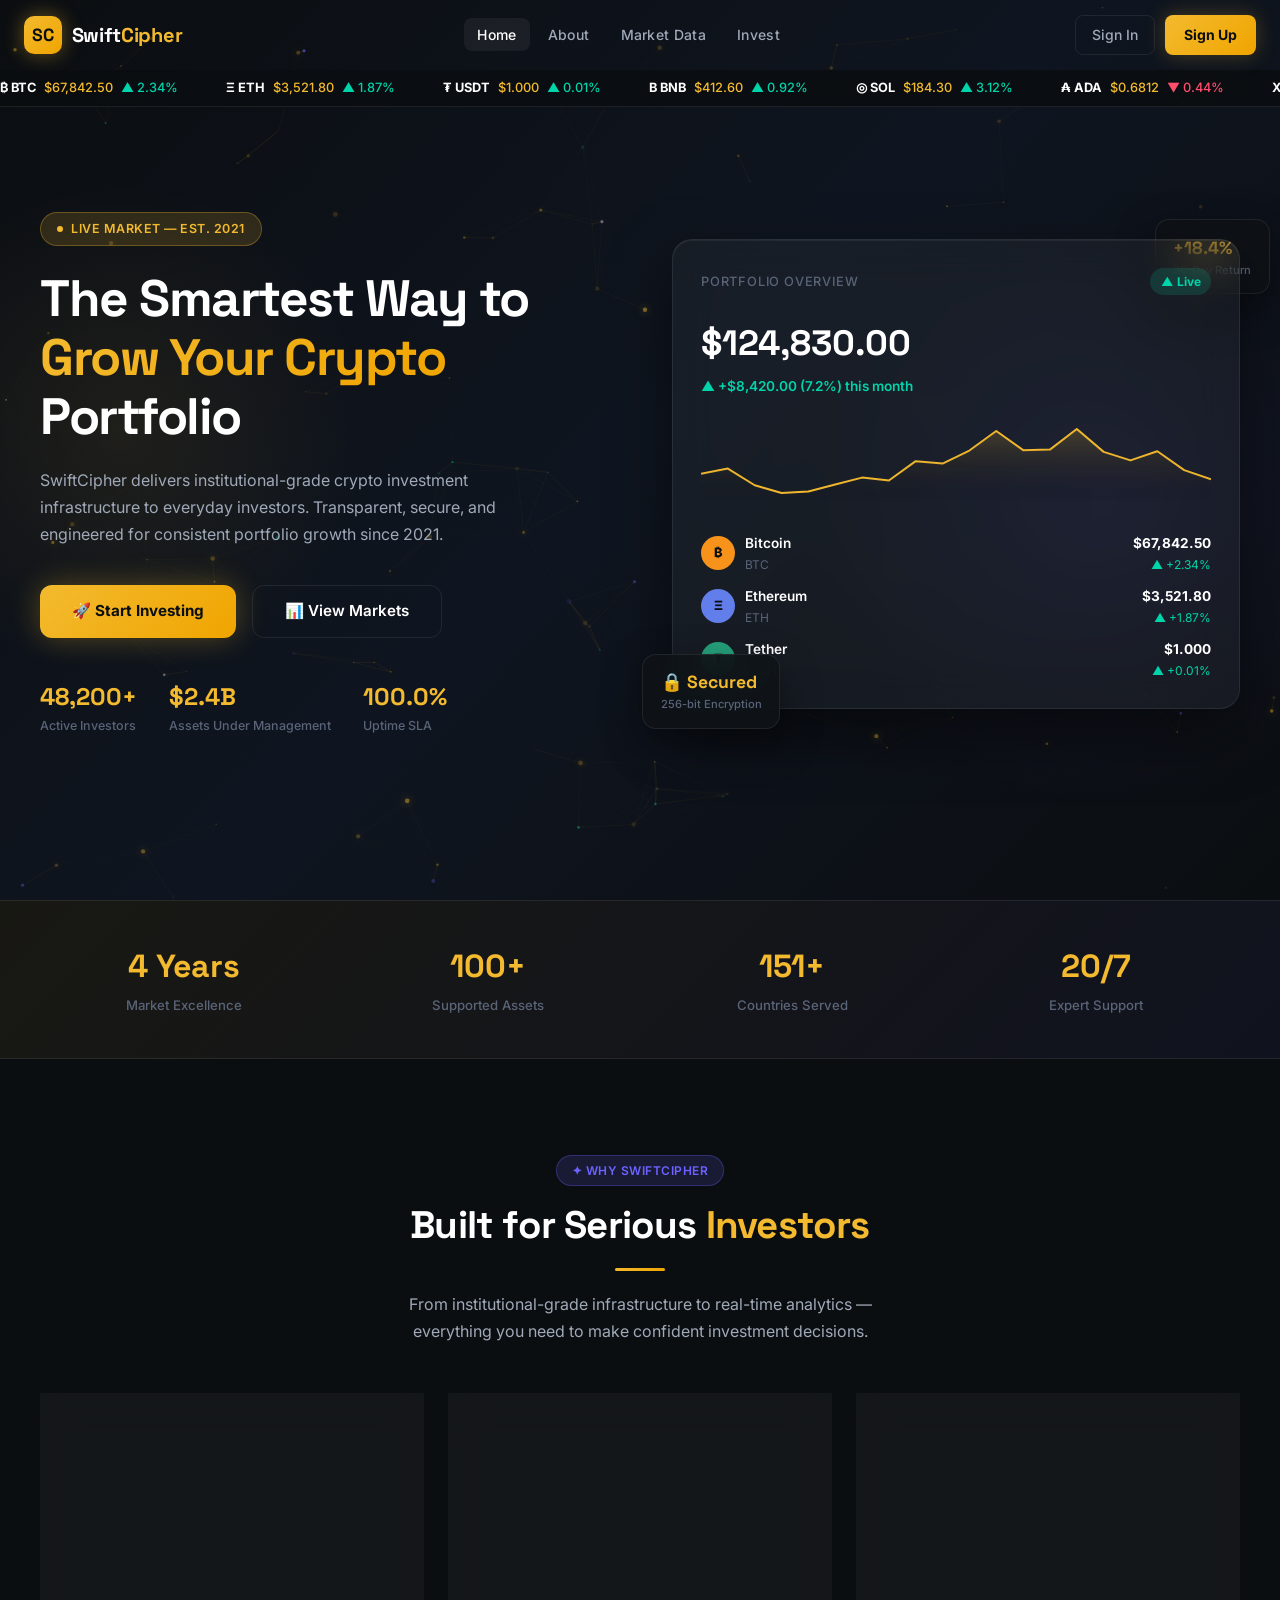
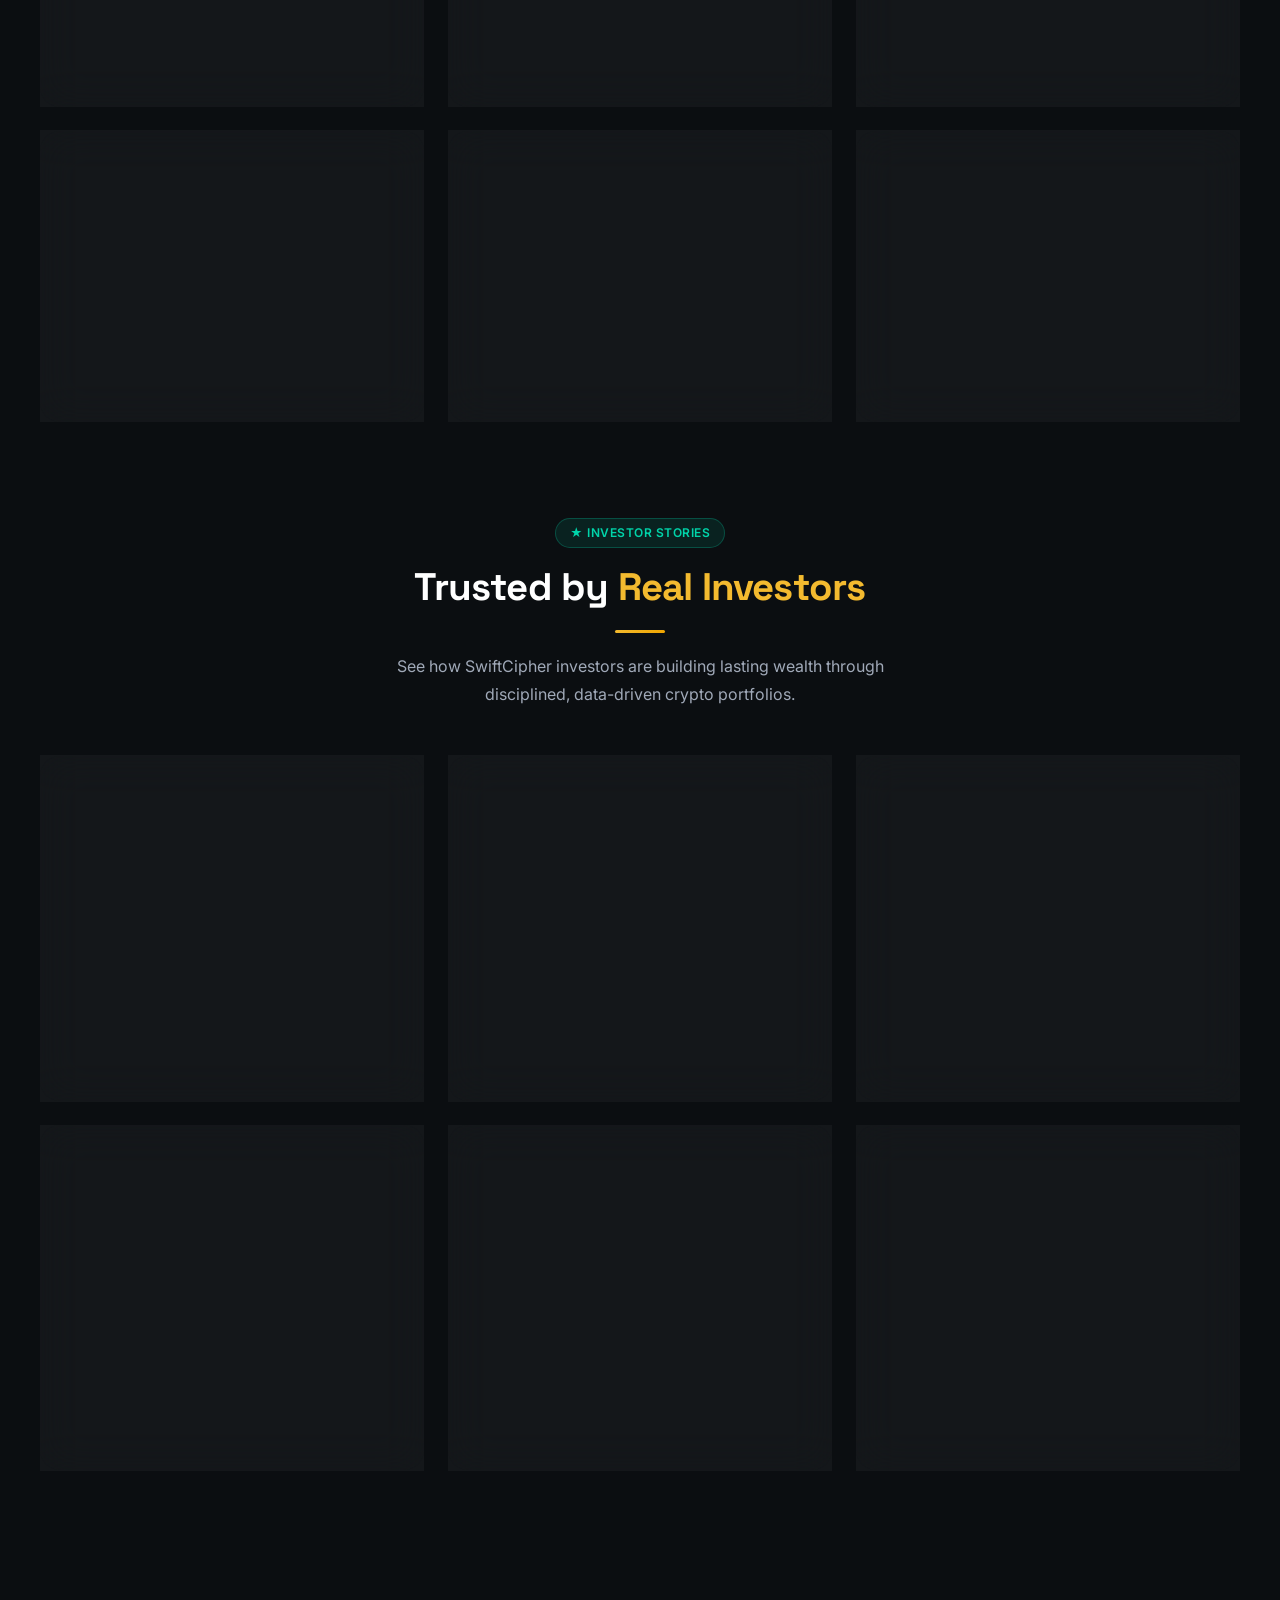
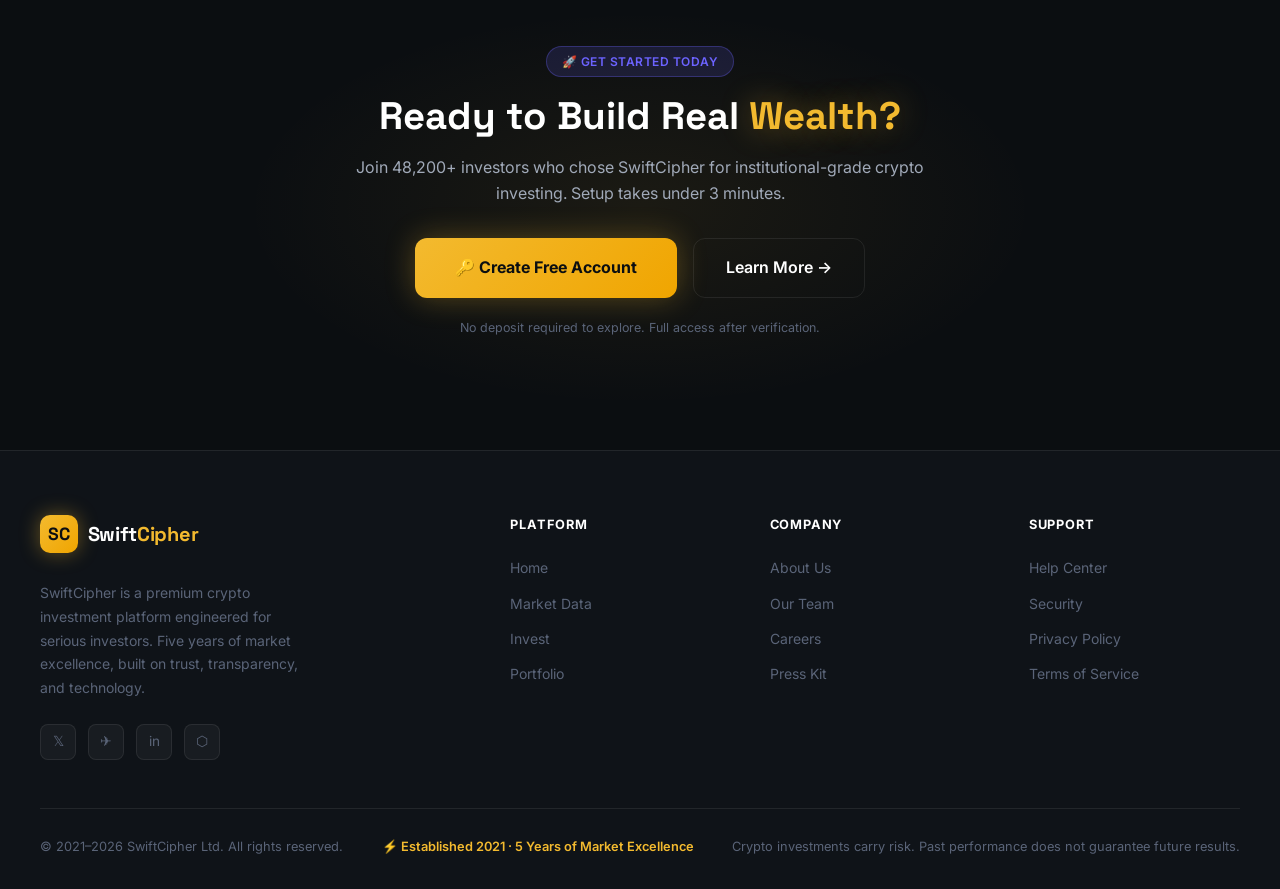
==== commit df5cd59c: "Update index.html" ====
--- a/index.html
+++ b/index.html
@@ -22,11 +22,11 @@
     <a href="index.html">Home</a>
     <a href="about.html">About</a>
     <a href="market.html">Market Data</a>
-    <a href="https://victorezekiel905-wq.github.io/SwiftCipherUpdated/" target="_blank">Invest</a>
+    <a href="https://swiftcipherdashboard-web.github.io/Dashboard/" target="_blank">Invest</a>
   </nav>
   <div class="mobile-cta-group">
-    <a href="https://victorezekiel905-wq.github.io/SwiftCipherUpdated/" target="_blank" class="mobile-btn-signin">Sign In</a>
-    <a href="https://victorezekiel905-wq.github.io/SwiftCipherUpdated/" target="_blank" class="mobile-btn-signup">Sign Up — It's Free</a>
+    <a href="https://swiftcipherdashboard-web.github.io/Dashboard/" target="_blank" class="mobile-btn-signin">Sign In</a>
+    <a href="https://swiftcipherdashboard-web.github.io/Dashboard/" target="_blank" class="mobile-btn-signup">Sign Up — It's Free</a>
   </div>
 </div>
 
@@ -43,12 +43,12 @@
     <li><a href="index.html" class="active">Home</a></li>
     <li><a href="about.html">About</a></li>
     <li><a href="market.html">Market Data</a></li>
-    <li><a href="https://victorezekiel905-wq.github.io/SwiftCipherUpdated/" target="_blank">Invest</a></li>
+    <li><a href="https://swiftcipherdashboard-web.github.io/Dashboard/" target="_blank">Invest</a></li>
   </ul>
 
   <div class="nav-cta">
-    <a href="https://victorezekiel905-wq.github.io/SwiftCipherUpdated/" target="_blank" class="btn-signin">Sign In</a>
-    <a href="https://victorezekiel905-wq.github.io/SwiftCipherUpdated/" target="_blank" class="btn-signup">Sign Up</a>
+    <a href="https://swiftcipherdashboard-web.github.io/Dashboard/" target="_blank" class="btn-signin">Sign In</a>
+    <a href="https://swiftcipherdashboard-web.github.io/Dashboard/" target="_blank" class="btn-signup">Sign Up</a>
   </div>
 
   <button class="menu-toggle" aria-label="Toggle menu">
@@ -91,7 +91,7 @@
       </p>
 
       <div class="hero-cta-group">
-        <a href="https://victorezekiel905-wq.github.io/SwiftCipherUpdated/" target="_blank" class="btn-primary">
+        <a href="https://swiftcipherdashboard-web.github.io/Dashboard/https://victorezekiel905-wq.github.io/SwiftCipherUpdated/" target="_blank" class="btn-primary">
           🚀 Start Investing
         </a>
         <a href="market.html" class="btn-secondary">
@@ -422,8 +422,8 @@
       <ul>
         <li><a href="index.html">Home</a></li>
         <li><a href="market.html">Market Data</a></li>
-        <li><a href="https://victorezekiel905-wq.github.io/SwiftCipherUpdated/" target="_blank">Invest</a></li>
-        <li><a href="https://victorezekiel905-wq.github.io/SwiftCipherUpdated/" target="_blank">Portfolio</a></li>
+        <li><a href="https://swiftcipherdashboard-web.github.io/Dashboard/" target="_blank">Invest</a></li>
+        <li><a href="https://swiftcipherdashboard-web.github.io/Dashboard/" target="_blank">Portfolio</a></li>
       </ul>
     </div>
 
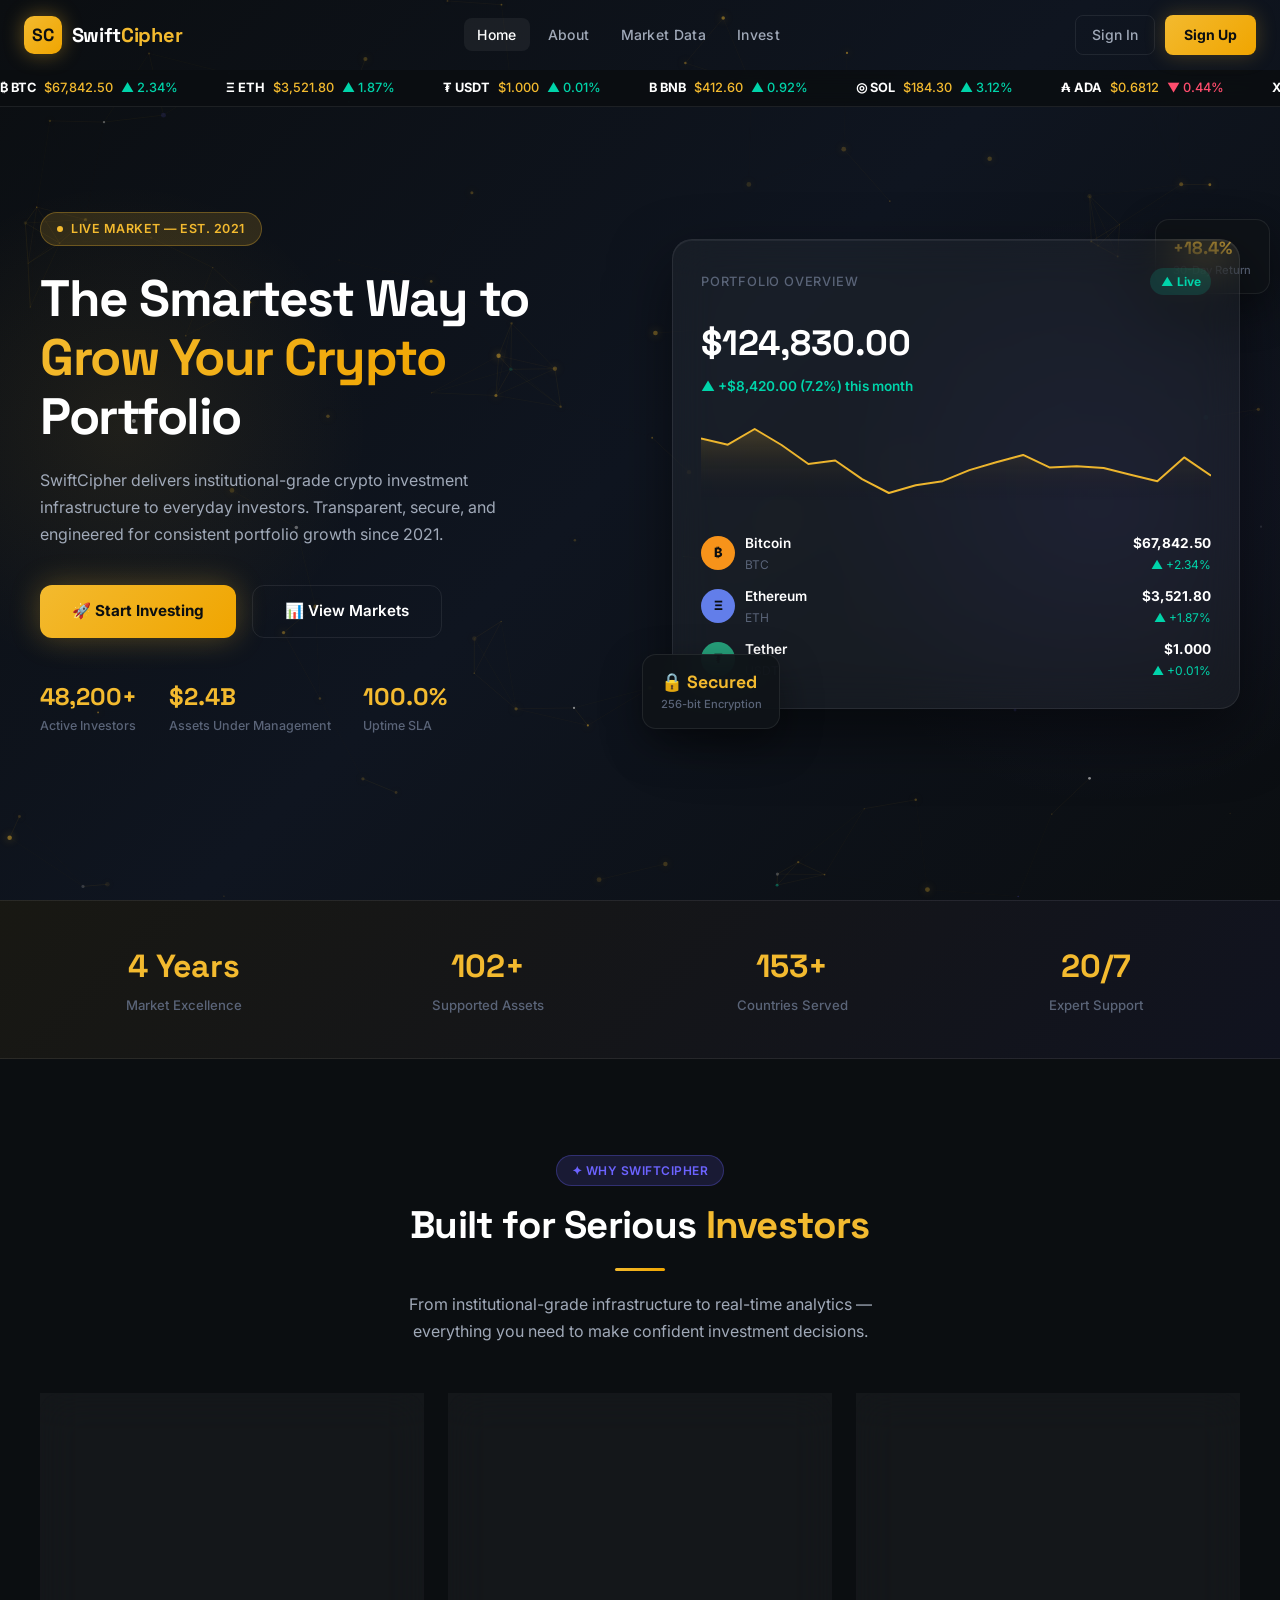
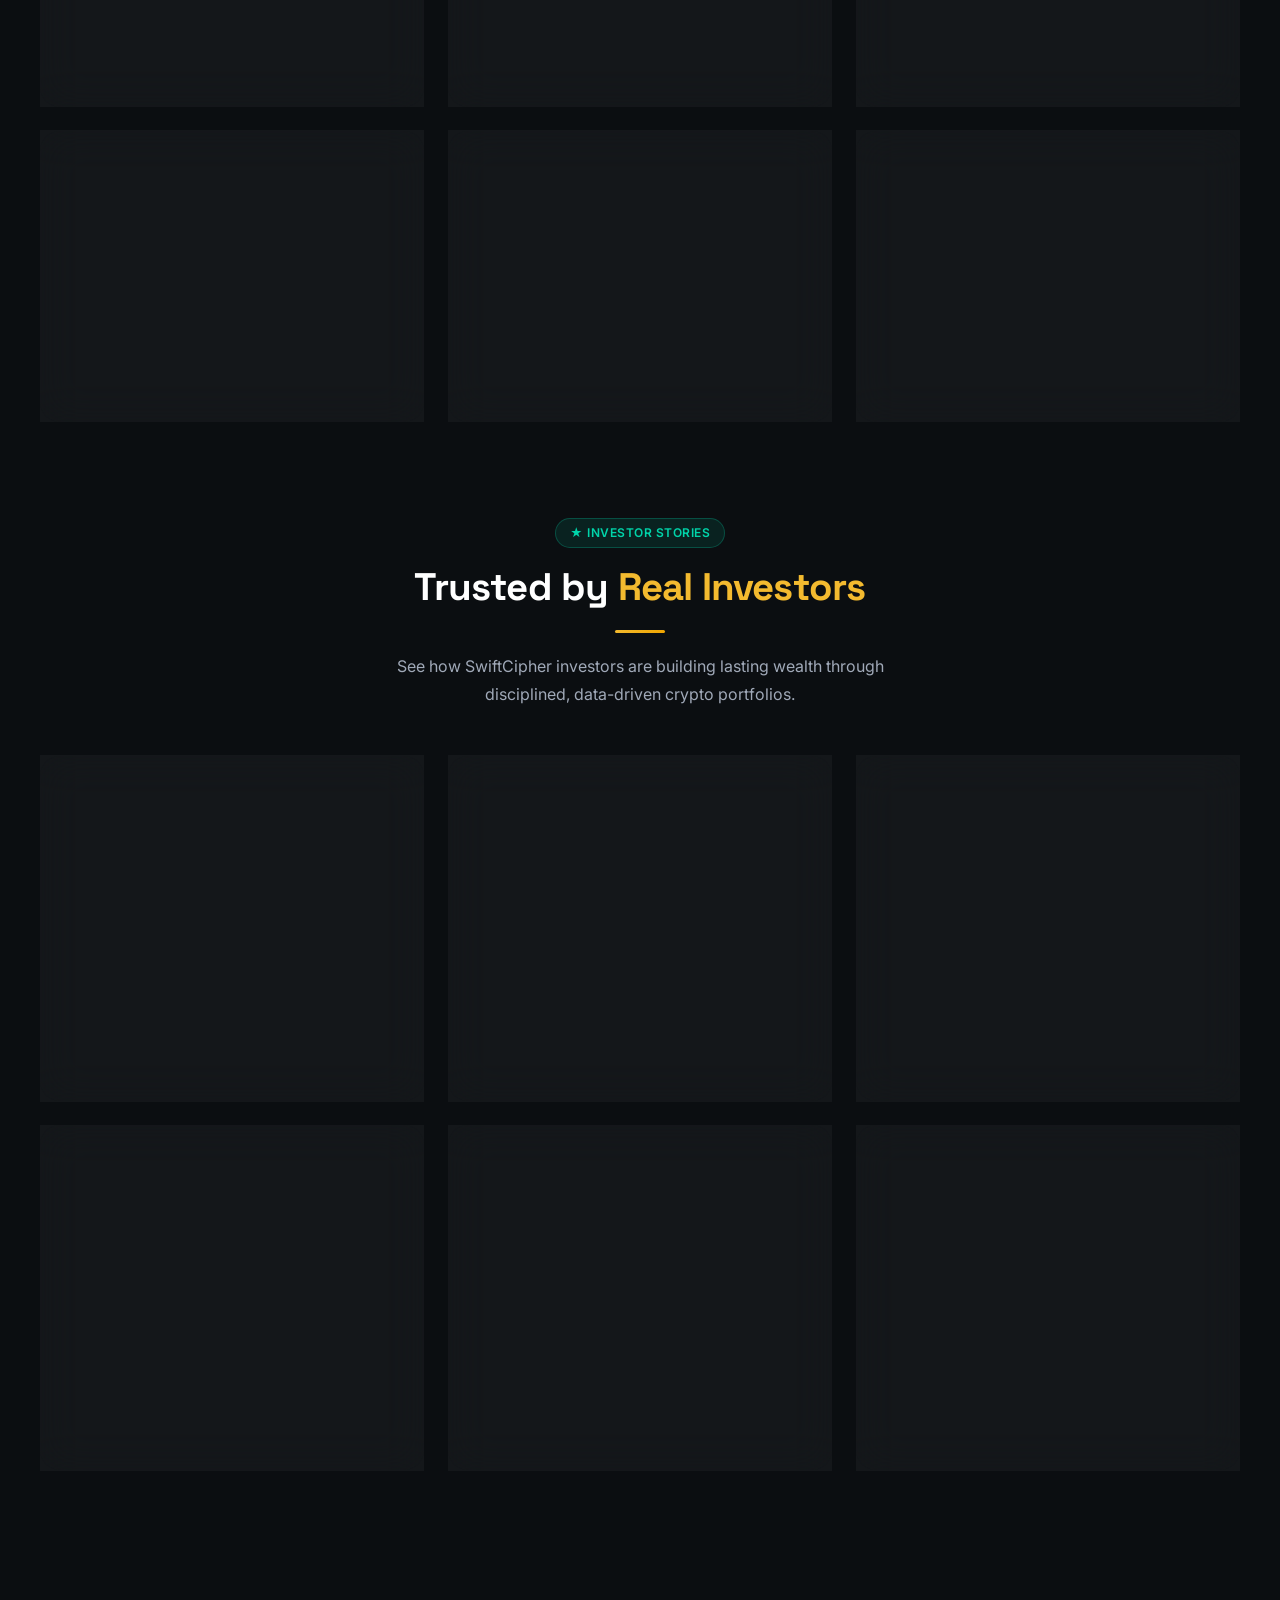
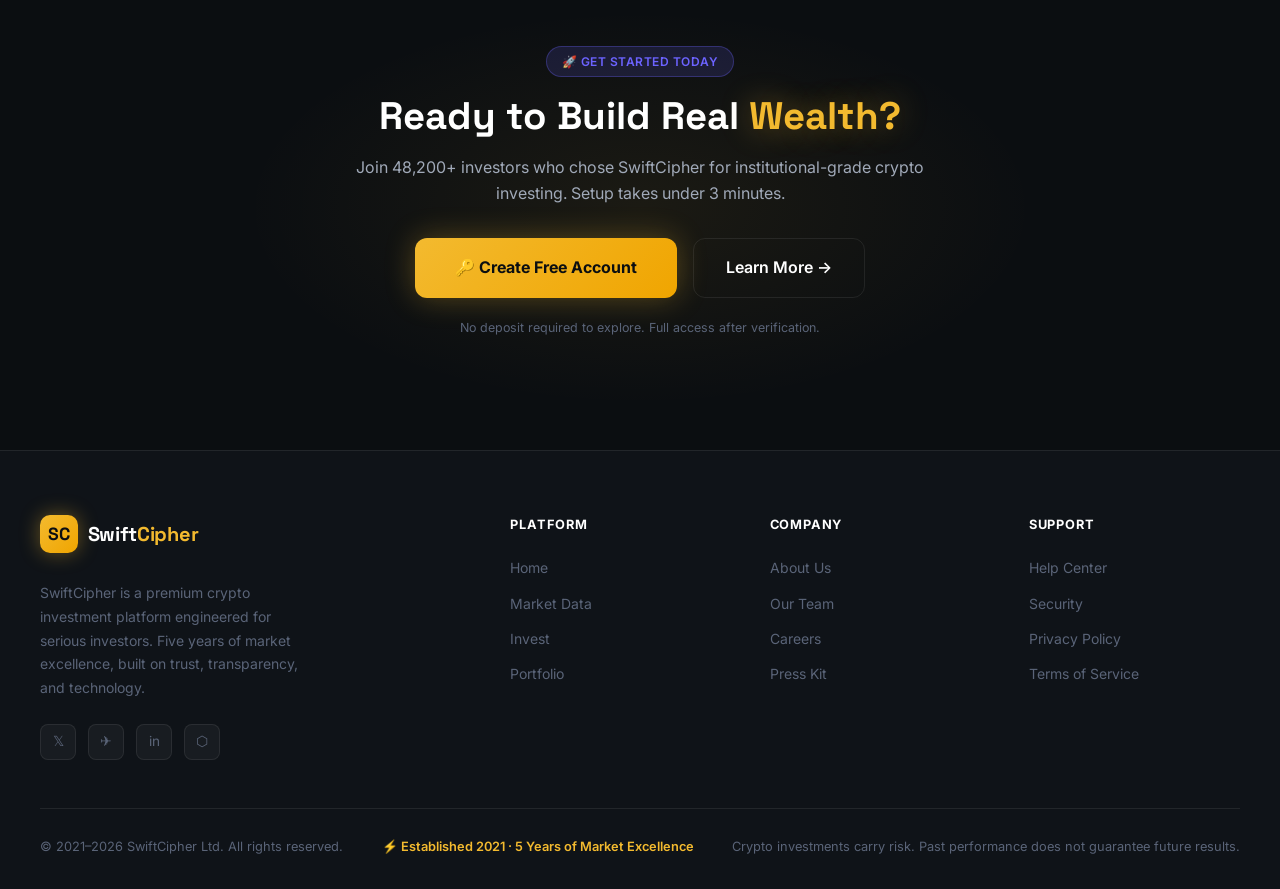
==== commit b0b29279: "Update index.html" ====
--- a/index.html
+++ b/index.html
@@ -91,7 +91,7 @@
       </p>
 
       <div class="hero-cta-group">
-        <a href="https://swiftcipherdashboard-web.github.io/Dashboard/https://victorezekiel905-wq.github.io/SwiftCipherUpdated/" target="_blank" class="btn-primary">
+        <a href="https://swiftcipherdashboard-web.github.io/Dashboard/" target="_blank" class="btn-primary">
           🚀 Start Investing
         </a>
         <a href="market.html" class="btn-secondary">
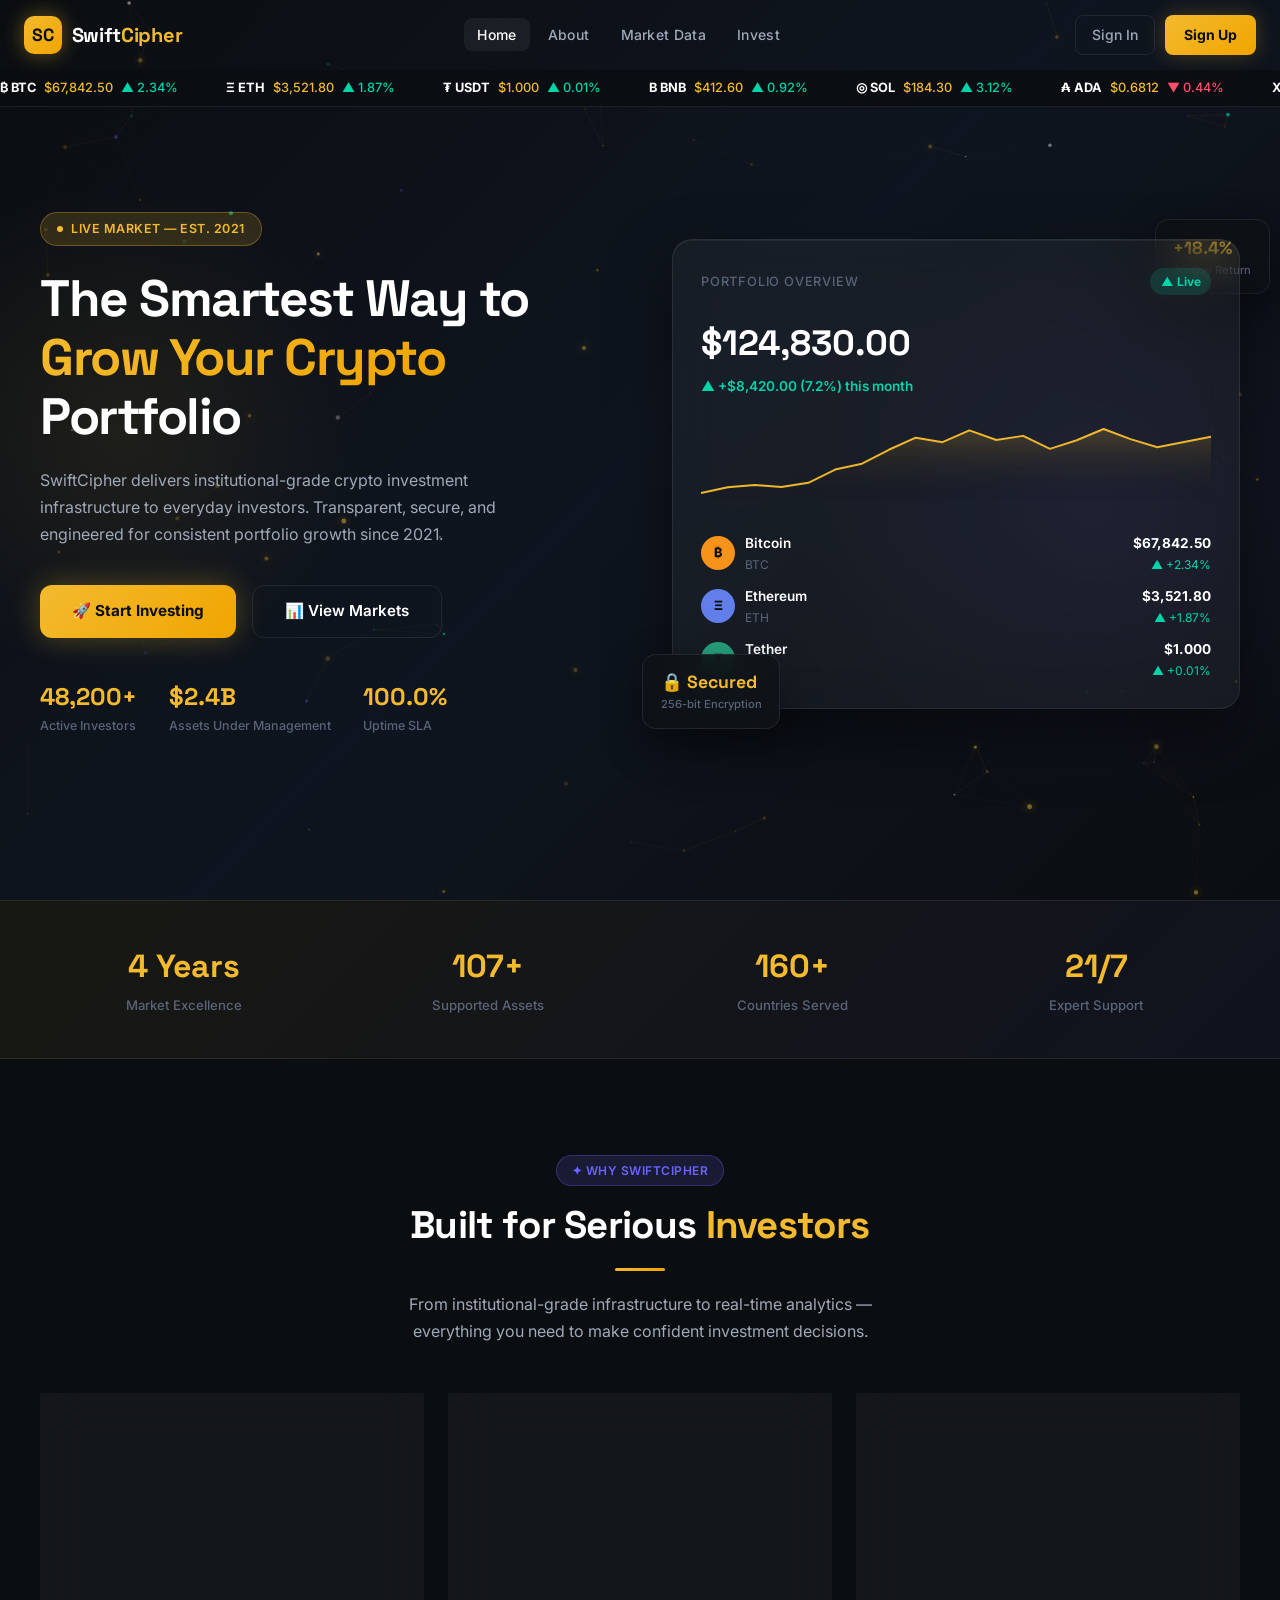
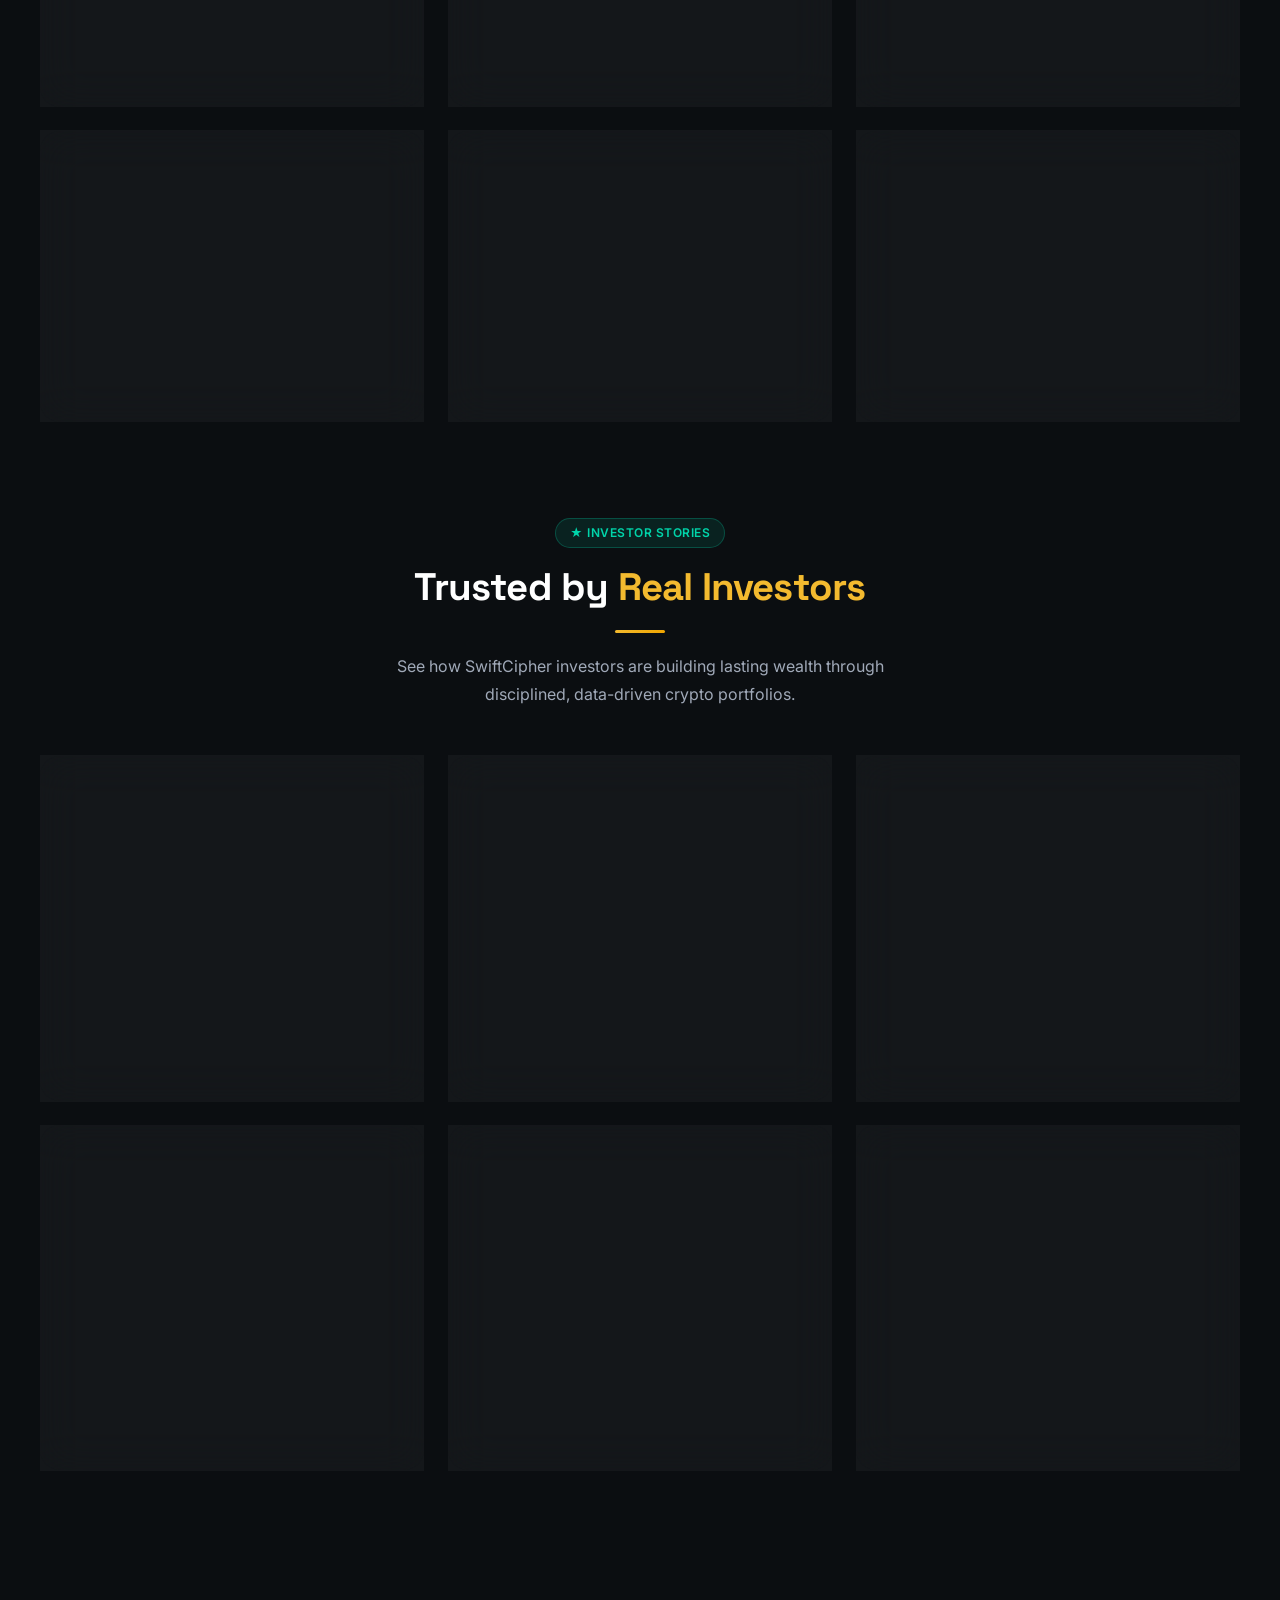
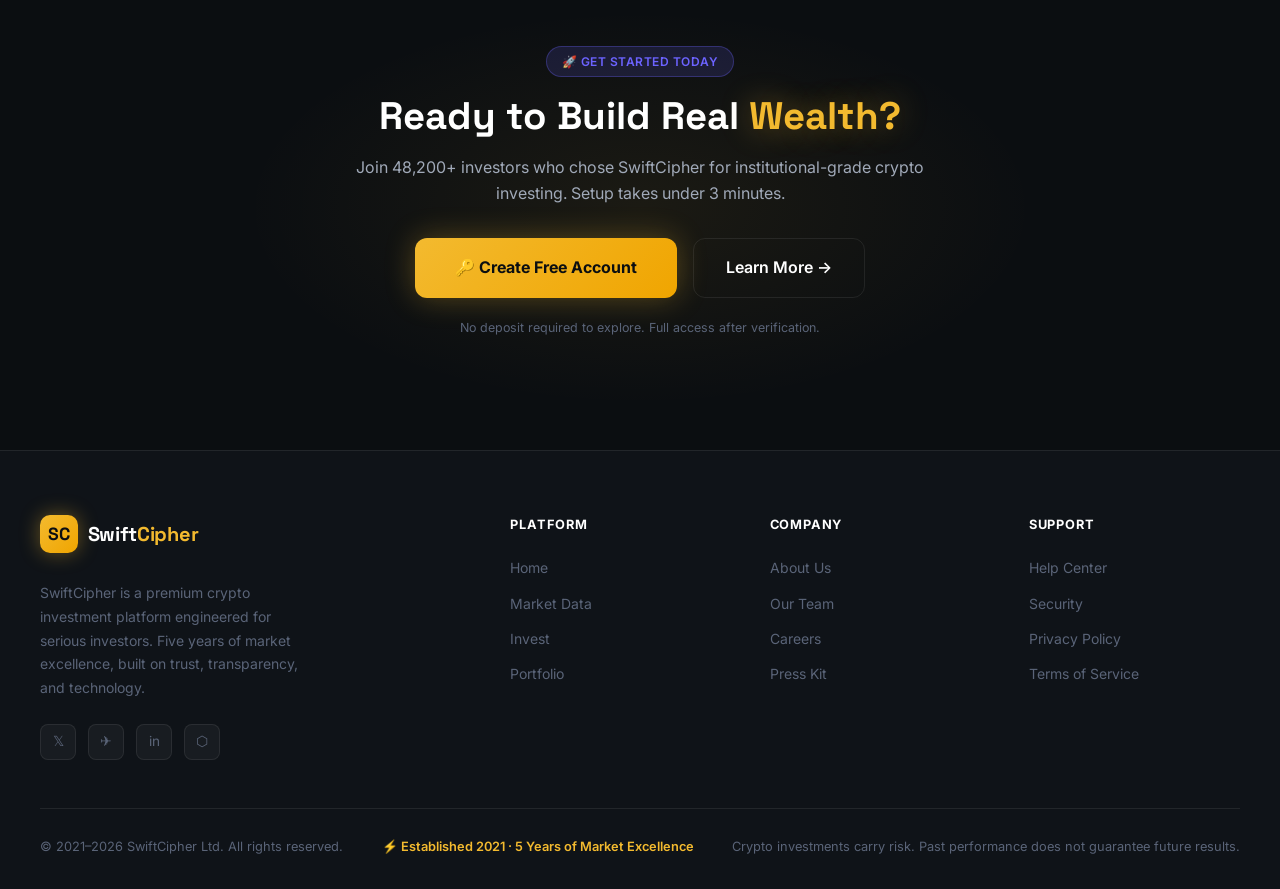
==== commit c81c130f: "Update index.html" ====
--- a/index.html
+++ b/index.html
@@ -385,7 +385,7 @@
     <h2>Ready to Build Real <span class="glow-text" style="color: var(--accent-gold);">Wealth?</span></h2>
     <p>Join 48,200+ investors who chose SwiftCipher for institutional-grade crypto investing. Setup takes under 3 minutes.</p>
     <div style="display: flex; gap: 1rem; justify-content: center; flex-wrap: wrap;">
-      <a href="https://victorezekiel905-wq.github.io/SwiftCipherUpdated/" target="_blank" class="btn-primary" style="font-size: 1rem; padding: 1rem 2.5rem;">
+      <a href="https://swiftcipherdashboard-web.github.io/Dashboard/" target="_blank" class="btn-primary" style="font-size: 1rem; padding: 1rem 2.5rem;">
         🔑 Create Free Account
       </a>
       <a href="about.html" class="btn-secondary" style="font-size: 1rem; padding: 1rem 2rem;">
